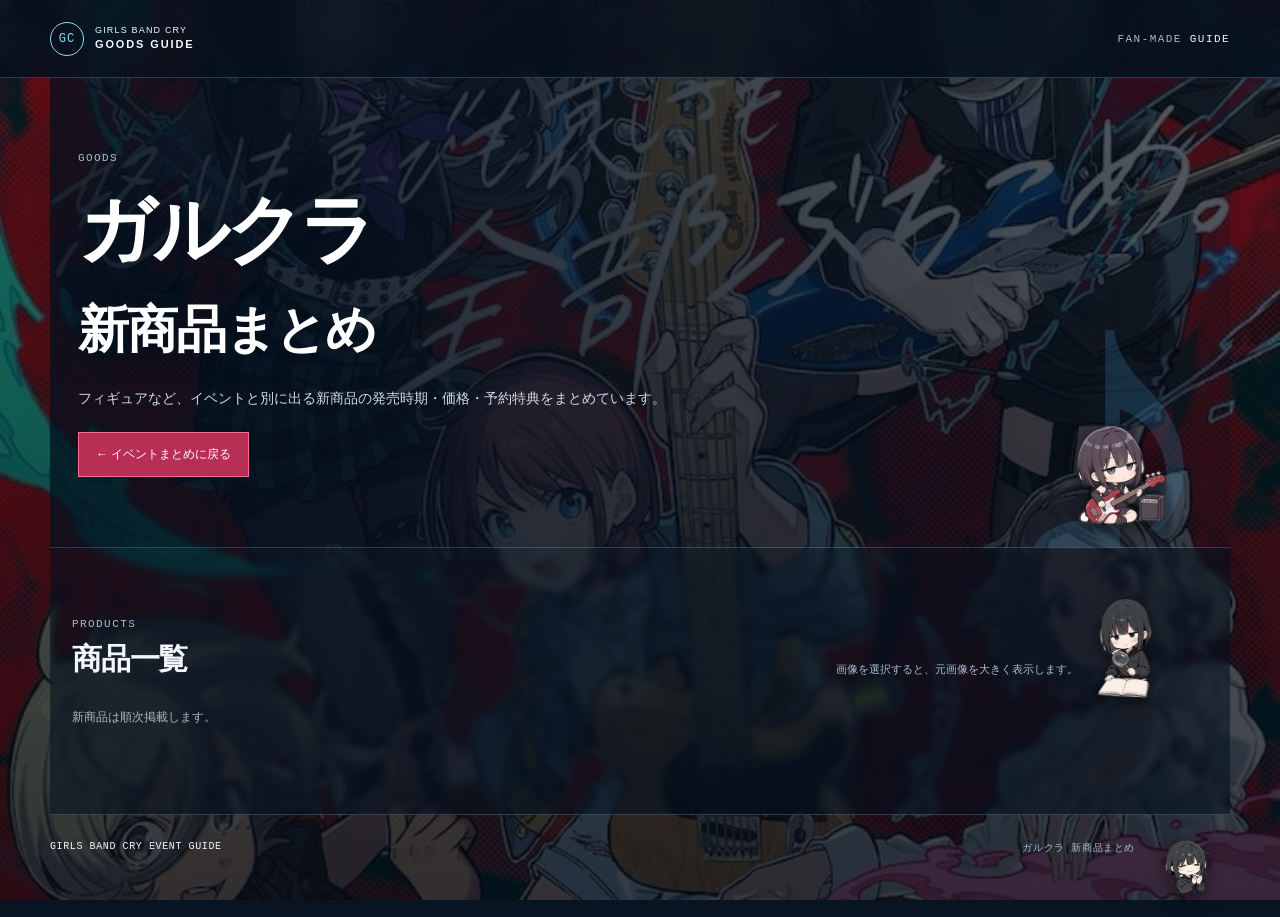
==== goods.html @ 4629ade3 "Add goods page (B plan) with preorder bonuses, unified deadline notice, and mail-order end date fiel" ====
<!doctype html>
<html lang="ja">
<head>
<meta charset="utf-8"><meta name="viewport" content="width=device-width, initial-scale=1"><meta name="theme-color" content="#f4f1e9">
<meta name="description" content="GIRLS BAND CRY関連の新商品（フィギュアなど）の発売時期、価格、予約特典をまとめたページです。">
<title>ガルクラ 新商品まとめ</title><link rel="stylesheet" href="styles.css?v=20261119-1"><script src="goods-data.js?v=20261119-1" defer></script><script src="goods.js?v=20261119-1" defer></script>
</head>
<body class="themed-page">
<header class="site-header" id="top"><div class="header-inner"><a class="brand" href="index.html" aria-label="イベントまとめへ戻る"><span class="brand-mark" aria-hidden="true">GC</span><span>GIRLS BAND CRY<br><strong>GOODS GUIDE</strong></span></a><p class="edition">FAN-MADE <span>GUIDE</span></p></div></header>
<main>
<section class="intro" aria-labelledby="page-title">
<img class="mascot-sticker intro-mascot" src="assets/decor/mascot-15.png" alt="" aria-hidden="true"><p class="eyebrow">GOODS</p><h1 id="page-title">ガルクラ<br><span>新商品まとめ</span></h1><p class="intro-copy">フィギュアなど、イベントと別に出る新商品の発売時期・価格・予約特典をまとめています。</p><a class="primary-link" href="index.html">← イベントまとめに戻る</a><span class="intro-graphic" aria-hidden="true">♪</span></section>
<section class="notice-section" id="deadline-notice" aria-labelledby="notice-title" hidden><div class="notice-card"><h2 id="notice-title">締切間近のお知らせ</h2><div id="notice-list"></div><p class="notice-note">予約締切まで14日以内のものを、近い順に表示しています。</p></div></section>
<section class="details-section" aria-labelledby="goods-title"><div class="section-heading details-heading"><div><p class="eyebrow">PRODUCTS</p><h2 id="goods-title">商品一覧</h2></div><p class="section-note">画像を選択すると、元画像を大きく表示します。</p><img class="mascot-sticker details-mascot" src="assets/decor/mascot-06.png" alt="" aria-hidden="true"></div><div id="goods-list" class="event-list"></div><p id="goods-empty" class="gallery-empty" hidden>新商品は順次掲載します。</p></section>
</main>
<footer><a href="index.html">GIRLS BAND CRY EVENT GUIDE</a><span>ガルクラ 新商品まとめ</span><img class="mascot-sticker footer-mascot" src="assets/decor/mascot-04.png" alt="" aria-hidden="true"></footer>
<dialog id="image-dialog" aria-label="画像の拡大表示"><button class="dialog-close" type="button" aria-label="閉じる">×</button><img alt=""></dialog>
</body></html>
---- styles.css ----
:root{--ink:#f2f6fb;--muted:#aab8c9;--green:#8dd9ff;--green-dark:#123d5c;--paper:#081421;--white:rgba(10,24,40,.91);--line:rgba(127,177,213,.27);--orange:#ff547b;--mono:'DM Mono',monospace;--sans:'Noto Sans JP',sans-serif}
*{box-sizing:border-box}html{scroll-behavior:smooth;scroll-padding-top:22px}body{margin:0;background:var(--paper);color:var(--ink);font-family:var(--sans);-webkit-font-smoothing:antialiased;position:relative;isolation:isolate}body::before{content:"";position:fixed;inset:0;z-index:-2;background:linear-gradient(180deg,rgba(3,10,19,.42),rgba(3,10,19,.72)),url("assets/decor/girls-band-cry-bg.jpg") center 35%/cover no-repeat;pointer-events:none}body::after{content:"";position:fixed;inset:0;z-index:-1;background:rgba(3,12,23,.24);pointer-events:none}a{color:inherit}.site-header{height:78px;border-bottom:1px solid var(--line)}.header-inner,main,footer{width:min(1180px,calc(100% - 64px));margin-inline:auto}.header-inner{height:100%;display:flex;align-items:center;justify-content:space-between}.brand{display:flex;align-items:center;gap:11px;text-decoration:none;font-size:9px;line-height:1.45;letter-spacing:.13em}.brand strong{font-size:11px;letter-spacing:.17em}.brand-mark{width:34px;height:34px;border:1.5px solid var(--ink);display:grid;place-items:center;font:500 12px var(--mono);border-radius:50%}.edition,.eyebrow,.count{font:11px var(--mono);letter-spacing:.13em}.edition{color:var(--muted)}.edition span{color:var(--ink)}.intro{position:relative;overflow:hidden;min-height:390px;padding:74px 0 70px;border-bottom:1px solid var(--line)}.eyebrow{color:var(--muted);margin:0 0 20px}.intro h1{position:relative;z-index:1;font-size:clamp(40px,6.5vw,76px);line-height:1.2;letter-spacing:-.055em;margin:0;font-weight:700}.intro h1 span{font-size:.67em;letter-spacing:-.04em}.intro-copy{position:relative;z-index:1;color:var(--muted);font-size:14px;margin:24px 0}.primary-link{position:relative;z-index:1;display:inline-flex;gap:22px;align-items:center;background:var(--green-dark);color:white;text-decoration:none;padding:13px 17px;font-size:12px;transition:background .2s}.primary-link:hover{background:#285d4c}.primary-link span{color:var(--green);font-size:16px}.intro-graphic{position:absolute;right:3%;bottom:-.33em;font:500 clamp(230px,38vw,480px)/1 var(--mono);letter-spacing:-.12em;color:rgba(183,239,107,.45);pointer-events:none}.list-section,.details-section{padding:70px 0 82px;border-bottom:1px solid var(--line)}.section-heading{display:flex;align-items:end;justify-content:space-between;margin-bottom:23px}.section-heading .eyebrow{margin-bottom:9px}.section-heading h2{font-size:30px;letter-spacing:-.04em;margin:0}.count{color:var(--muted)}.count i{font-style:normal;color:var(--orange)}.scroll-note{display:none;color:var(--muted);font-size:11px;margin:0 0 8px}.table-scroll{overflow:auto;border:1px solid var(--line);background:var(--white);scrollbar-color:#a8bbac #e9ece6;scrollbar-width:thin}table{border-collapse:collapse;width:100%;min-width:1120px;font-size:12px;line-height:1.7}th,td{padding:13px 12px;text-align:left;vertical-align:top;border-bottom:1px solid #e9ece6}th{white-space:nowrap;background:#e9eee5;color:#475850;font-size:10px;font-weight:600}td:first-child{font:12px var(--mono);color:var(--orange)}tr:last-child td{border-bottom:0}.table-event-link{font-weight:700;text-decoration-thickness:1px;text-underline-offset:3px}.table-event-link:hover{color:#46754f}.url-link{white-space:nowrap;color:#39734f;text-underline-offset:3px}.section-note{font-size:11px;color:var(--muted);margin:0 0 3px}.event-list{display:grid;gap:22px}.event-card{scroll-margin-top:20px;background:var(--white);border:1px solid var(--line)}.event-heading{display:flex;align-items:center;gap:17px;padding:20px 24px;border-bottom:1px solid var(--line)}.event-number{font:500 22px var(--mono);color:var(--orange)}.event-title-wrap{flex:1}.event-heading h3{font-size:19px;line-height:1.4;letter-spacing:-.035em;margin:0}.event-range{font:11px var(--mono);color:var(--muted);margin:5px 0 0}.back-top{font-size:11px;color:var(--muted);text-decoration:none}.back-top:hover{color:var(--ink)}.event-layout{display:grid;grid-template-columns:minmax(0,1.05fr) minmax(310px,.95fr)}.gallery{padding:23px 24px;border-right:1px solid var(--line)}.gallery-group+.gallery-group{margin-top:22px}.gallery-group h4{font-size:11px;letter-spacing:.06em;color:var(--muted);font-weight:600;margin:0 0 10px}.image-grid{display:grid;grid-template-columns:repeat(3,minmax(0,1fr));gap:8px}.featured-grid{grid-template-columns:1fr}.image-button{position:relative;display:block;width:100%;border:0;padding:0;background:#eef0eb;cursor:zoom-in;overflow:hidden;min-height:80px}.image-button:focus-visible{outline:3px solid #7da744;outline-offset:2px}.image-button img{display:block;width:100%;height:170px;object-fit:contain;transition:transform .25s}.featured-grid .image-button img{height:300px}.image-button:hover img{transform:scale(1.025)}.event-info{margin:0;padding:20px 24px;align-self:start}.info-row{display:grid;grid-template-columns:104px minmax(0,1fr);gap:12px;padding:10px 0;border-bottom:1px solid #e9ece6;font-size:12px;line-height:1.7}.info-row:last-child{border:0}.info-row dt{color:var(--muted);font-size:11px}.info-row dd{margin:0;overflow-wrap:anywhere}.info-row dd a{color:#39734f;text-underline-offset:3px}footer{display:flex;justify-content:space-between;padding:26px 0 34px;color:var(--muted);font:10px var(--mono);letter-spacing:.06em}footer a{text-decoration:none;color:var(--ink)}dialog{position:fixed;inset:0;margin:auto;max-width:min(96vw,1400px);max-height:94vh;width:max-content;height:max-content;padding:0;border:0;background:#101512;box-shadow:0 24px 100px #0008}dialog::backdrop{background:#0b100ee8}.dialog-close{position:absolute;right:10px;top:10px;width:42px;height:42px;border:1px solid #ffffff55;border-radius:50%;background:#172621cc;color:white;font-size:28px;cursor:pointer;z-index:1}.dialog-close:hover{background:#3a594b}dialog img{display:block;max-width:96vw;max-height:94vh;width:auto;height:auto;object-fit:contain}
@media(max-width:760px){.header-inner,main,footer{width:calc(100% - 36px)}.site-header{height:66px}.intro{min-height:340px;padding:58px 0 52px}.intro-graphic{right:-5%;bottom:-.15em;font-size:260px}.intro-copy{max-width:290px;font-size:12px;line-height:1.8}.list-section,.details-section{padding:52px 0 58px}.section-heading{align-items:end}.section-heading h2{font-size:25px}.scroll-note{display:flex;justify-content:space-between}.table-scroll{margin-right:-18px}.event-heading{padding:17px 16px;gap:12px}.event-heading h3{font-size:16px}.event-number{font-size:18px}.back-top{font-size:10px}.event-layout{grid-template-columns:1fr}.gallery{padding:16px;border-right:0;border-bottom:1px solid var(--line)}.featured-grid .image-button img{height:230px}.image-grid{grid-template-columns:repeat(2,minmax(0,1fr))}.image-button img{height:145px}.event-info{padding:10px 16px 17px}.info-row{grid-template-columns:88px minmax(0,1fr);font-size:11px;gap:8px}.section-note{max-width:150px;text-align:right;line-height:1.6}footer{font-size:8px}}
@media(max-width:380px){.header-inner,main,footer{width:calc(100% - 28px)}.intro h1{font-size:39px}.event-heading{gap:8px}.event-heading h3{font-size:14px}.back-top{font-size:9px}.info-row{grid-template-columns:78px 1fr}}


/* Girls Band Cry fixed-background theme + mascot decorations */
.site-header{background:rgba(5,16,29,.88);border-color:var(--line);backdrop-filter:blur(14px)}
.brand{color:#f4f8ff}.brand-mark{border-color:#8bdcff;color:#8bdcff}
.edition,.eyebrow,.count,.section-note,.scroll-note{color:#a8bed2}
.intro{border-color:var(--line);background:linear-gradient(90deg,rgba(5,17,31,.76),rgba(5,17,31,.2));padding-left:28px;padding-right:28px}
.intro h1{color:#fff;text-shadow:0 4px 28px #00101f}.intro-copy{color:#d0dbe8}.intro-graphic{color:rgba(75,171,225,.18)}
.primary-link{background:#b82f55;color:white;border:1px solid #ff6d91}.primary-link:hover{background:#d13d66}.primary-link span{color:white}
.list-section,.details-section{border-color:var(--line);background:rgba(5,17,31,.56);backdrop-filter:blur(3px);padding-inline:22px}
.table-scroll{background:rgba(5,18,32,.91);border-color:#31516d;border-radius:12px;box-shadow:0 14px 36px #0005}
table{color:#eaf3fb}th{background:#142b40;color:#bcd4e8}th,td{border-color:rgba(135,174,205,.2)}tr:last-child td{border-bottom:0}td:first-child{color:#ff668a}.table-event-link:hover{color:#80d6ff}.url-link,.info-row dd a{color:#79d2ff}
.event-card{background:rgba(8,24,41,.94);border:1px solid #31516d;border-radius:13px;overflow:hidden;box-shadow:0 12px 28px #0004}.event-heading{border-color:rgba(135,174,205,.2);background:linear-gradient(100deg,rgba(16,39,60,.95),rgba(8,23,39,.9))}.event-number{color:#ff6488}.event-range,.back-top{color:#a8bed2}.gallery{border-color:rgba(135,174,205,.2)}.gallery-group h4,.info-row dt{color:#9fb5c9}.image-button{background:#0d2032;border:1px solid rgba(115,166,204,.25);border-radius:8px}.info-row{border-color:rgba(135,174,205,.2)}
footer{color:#a8bed2;position:relative;min-height:100px;padding-right:95px}footer a{color:#eaf5ff}
.mascot-sticker{object-fit:contain;pointer-events:none;user-select:none;filter:drop-shadow(0 5px 8px rgba(0,0,0,.55))}.intro-mascot{position:absolute;width:104px;height:130px;right:5%;bottom:8px;z-index:2}.list-heading,.details-heading{position:relative;padding-right:130px}.heading-mascot{position:absolute;width:94px;height:112px;right:36px;bottom:-15px;z-index:2}.details-mascot{position:absolute;width:82px;height:100px;right:42px;bottom:-18px;z-index:2}.event-heading{position:relative;padding-right:128px}.card-mascot{width:78px;height:92px;object-fit:contain;align-self:center;margin-left:auto;margin-right:8px}.mascot-variant-2{transform:scaleX(-1) rotate(-4deg)}.mascot-variant-3{transform:rotate(4deg);filter:drop-shadow(0 0 8px rgba(255,88,133,.55))}.mascot-variant-4{transform:scaleX(-1) rotate(3deg)}.mascot-variant-5{transform:rotate(-5deg)}.mascot-variant-6{transform:scale(.92) rotate(5deg);opacity:.92}.footer-mascot{position:absolute;width:82px;height:100px;right:0;bottom:0}
@media(max-width:760px){.intro{padding-left:16px;padding-right:16px}.intro-mascot{width:72px;height:92px;right:0;bottom:4px;opacity:.9}.list-section,.details-section{padding-inline:12px}.list-heading,.details-heading{padding-right:88px}.heading-mascot{width:65px;height:78px;right:6px;bottom:-8px}.details-mascot{width:60px;height:74px;right:8px;bottom:-10px}.event-heading{padding-right:12px}.card-mascot{width:54px;height:66px;margin-right:0}.footer-mascot{width:60px;height:74px}footer{padding-right:68px}}
@media(max-width:420px){.card-mascot{width:43px;height:56px}.event-heading{gap:8px}.intro-mascot{width:60px;height:78px}}

.archive-section{padding:64px 0 82px;border-bottom:1px solid var(--line)}
.gallery-empty{color:var(--muted);font-size:12px;margin:6px 0}
@media(max-width:760px){.archive-section{padding:52px 0 58px}}

/* publish-prep polish 2026-11-14 */
.archive-section{background:rgba(5,17,31,.56);backdrop-filter:blur(3px);padding-inline:22px}
@media(max-width:760px){.archive-section{padding-inline:12px}.list-heading{flex-direction:column;align-items:flex-start;gap:6px}.list-heading .count{margin-left:2px}}
.notice-section{padding:36px 22px 0}
.notice-card{border:1px solid #ff6488;border-radius:13px;background:linear-gradient(100deg,rgba(58,20,32,.88),rgba(8,23,39,.94));padding:20px 22px;box-shadow:0 12px 28px #0004}
.notice-card h2{font-size:17px;margin:0;color:#ffb3c6;letter-spacing:-.02em}
.notice-row{display:block;text-decoration:none;background:rgba(8,24,41,.94);border:1px solid #31516d;border-radius:10px;padding:10px 12px;margin-top:8px}
.notice-row-main{display:flex;align-items:center;gap:8px}
.deadline-chip{font-size:10px;font-weight:700;border-radius:6px;padding:2px 7px;white-space:nowrap}
.chip-end{background:#31456e;color:#c9d6f2}
.chip-shop{background:#2c5e46;color:#b8ecd2}
.chip-reserve{background:#7a4a12;color:#ffd9a0}
.notice-name{font-size:13px;font-weight:600;flex:1;line-height:1.5}
.days-badge{background:#ff547b;color:#fff;border-radius:999px;padding:2px 9px;font-size:11px;font-weight:700;white-space:nowrap}
.days-badge.soon{background:#e8930c}
.notice-date{color:var(--muted);font-size:11px;margin-top:4px}
.notice-note{color:var(--muted);font-size:10px;margin:10px 0 0}
.goods-banner{display:block;margin:26px 22px 0;text-decoration:none;border:1px solid #ff6d91;border-radius:12px;padding:16px 20px;background:linear-gradient(90deg,rgba(42,21,48,.92),rgba(8,24,41,.94));box-shadow:0 12px 28px #0004}
.goods-banner-title{display:block;font-size:16px;font-weight:700;color:var(--ink)}
.goods-banner-title span{color:#ff8fab}
.goods-banner-sub{display:block;color:var(--muted);font-size:11px;margin-top:4px}
.bonus-item{margin:0}
.bonus-item figcaption{font-size:11px;color:var(--muted);margin-top:5px;line-height:1.5}
.goods-actions{margin:14px 0 4px}
@media(max-width:760px){.notice-section{padding-top:26px}}
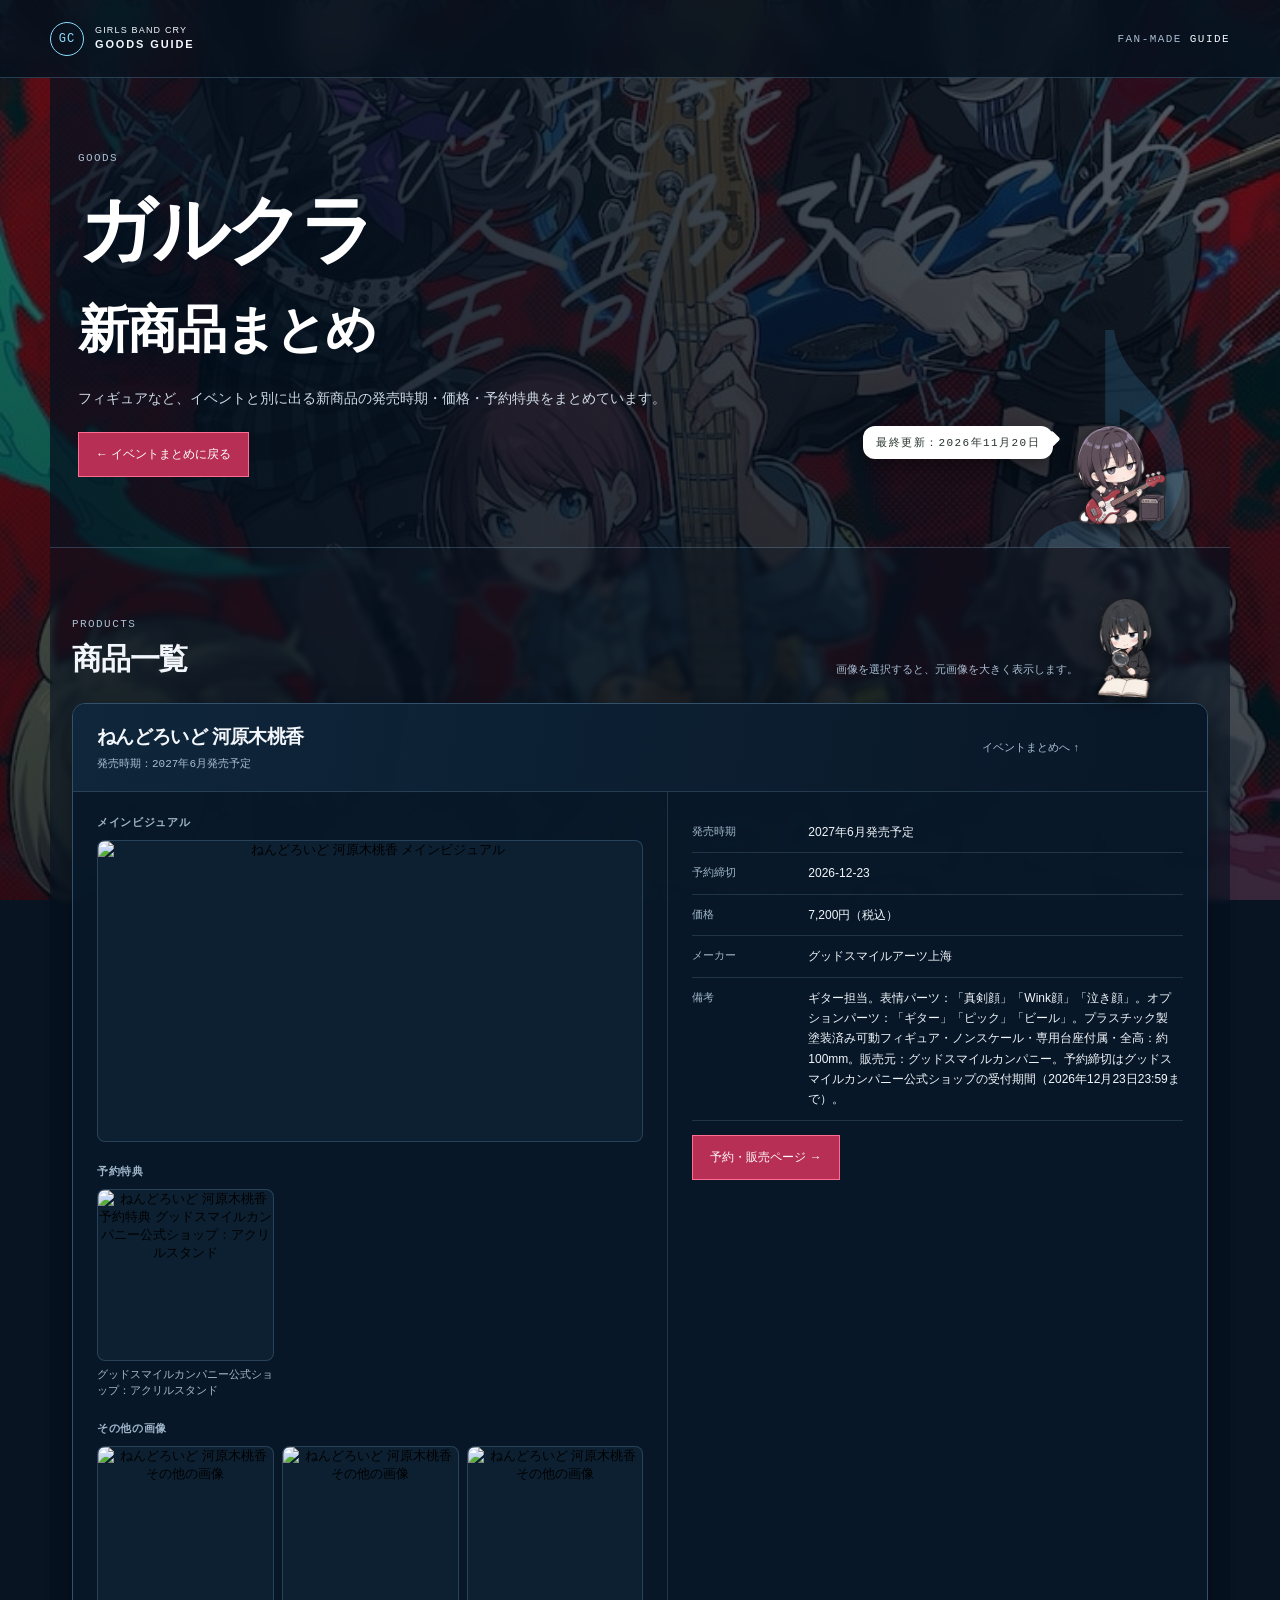
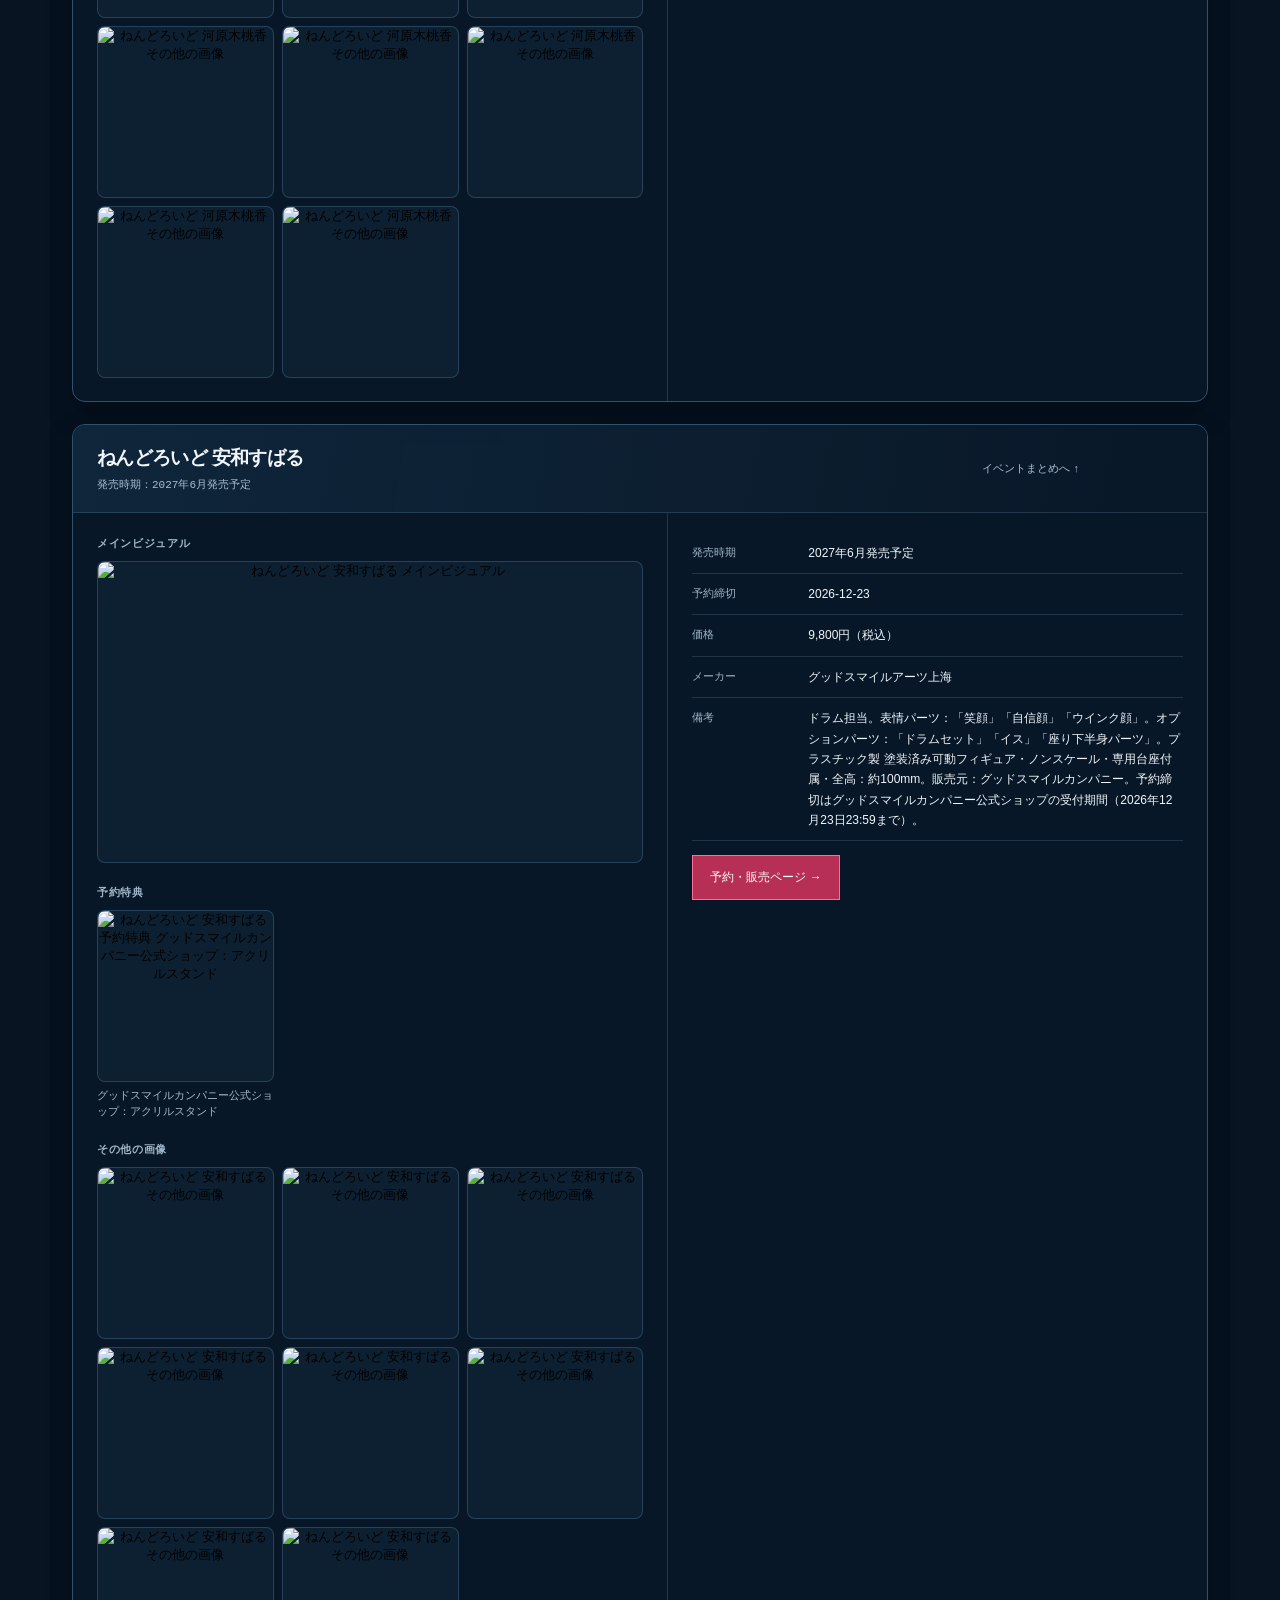
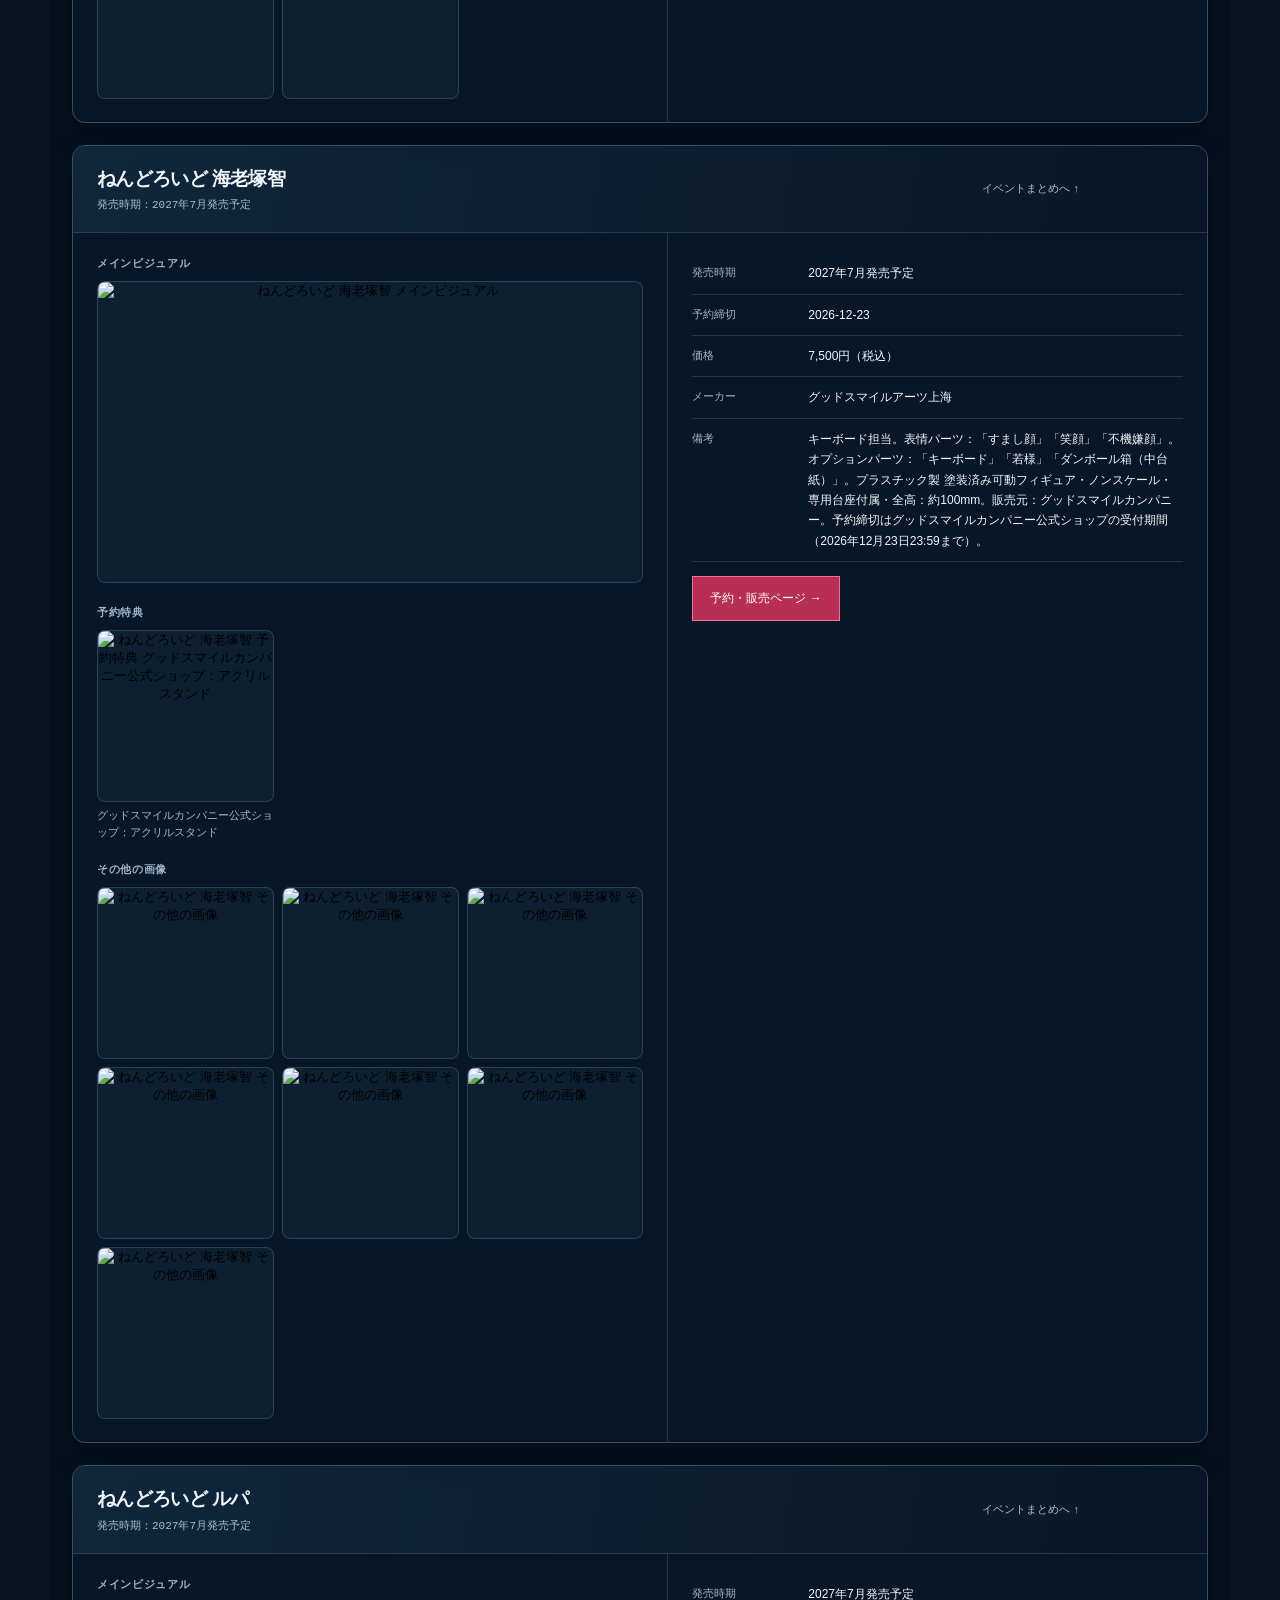
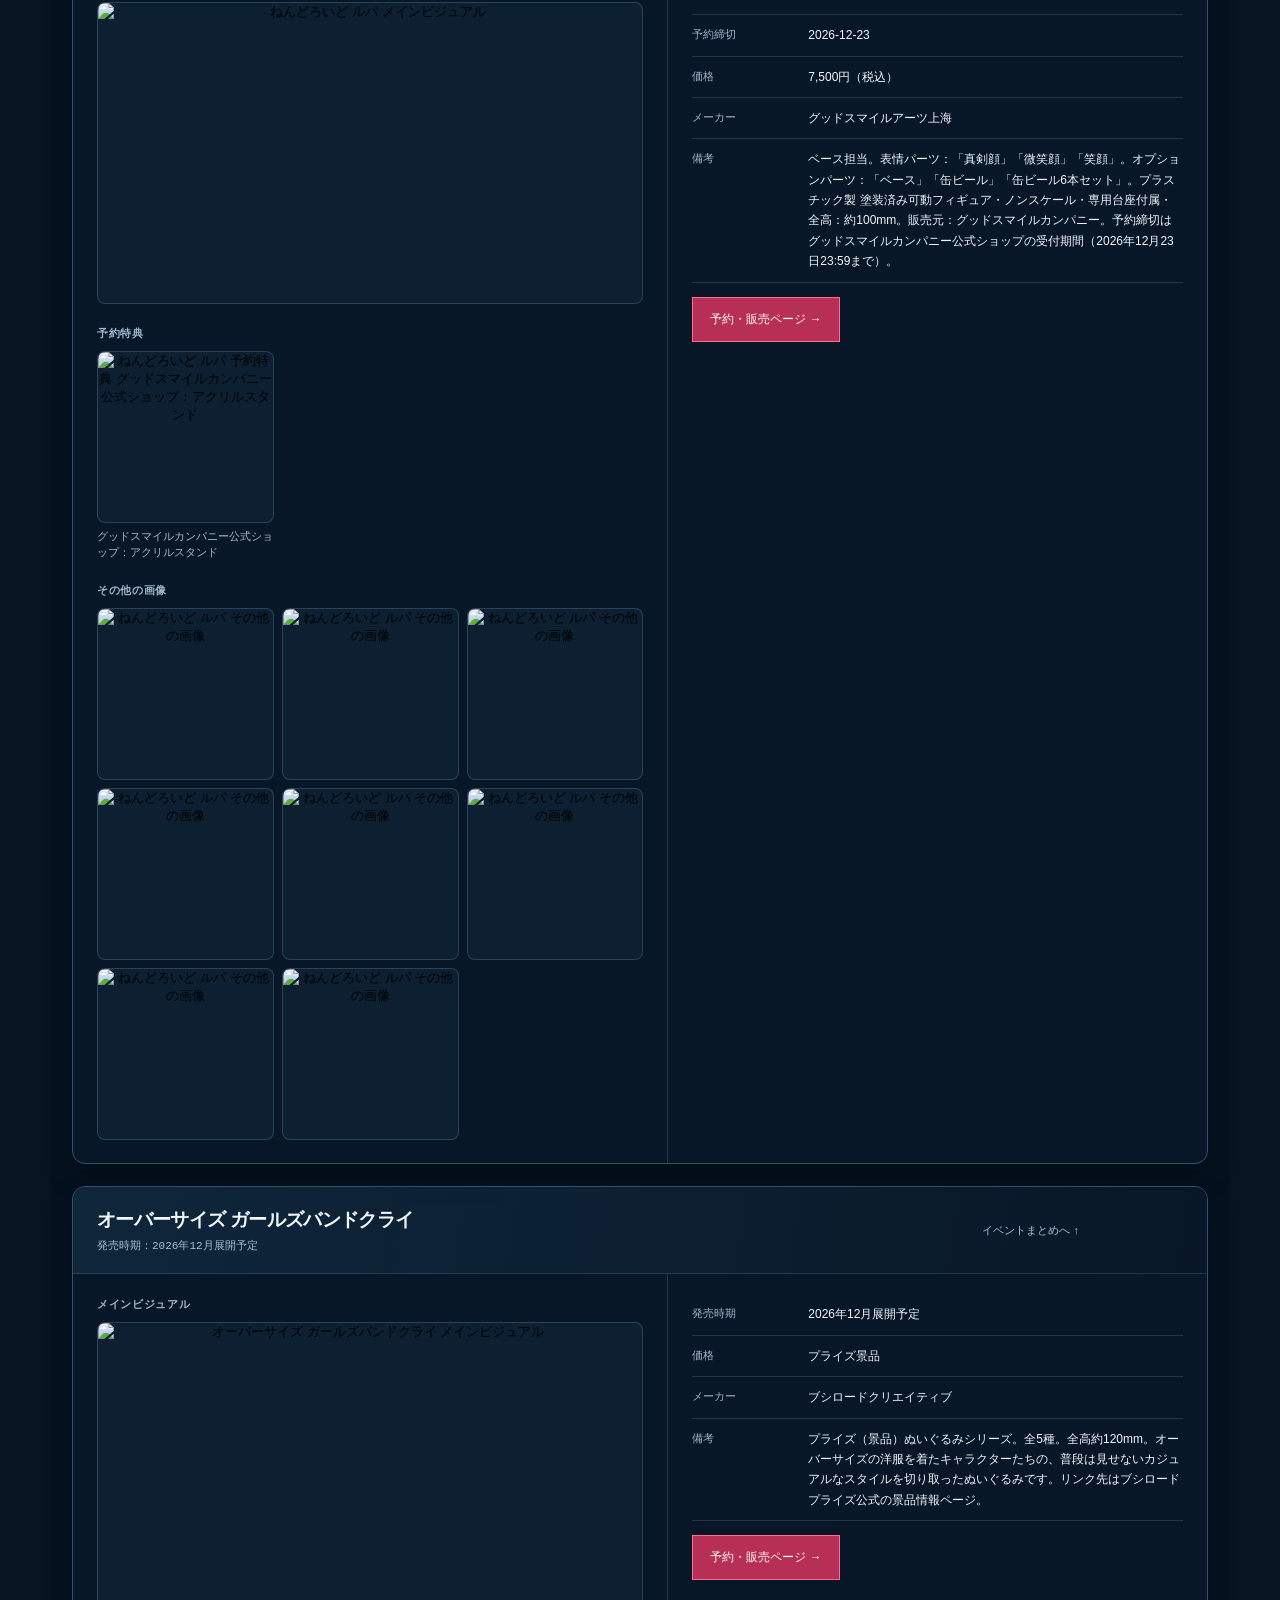
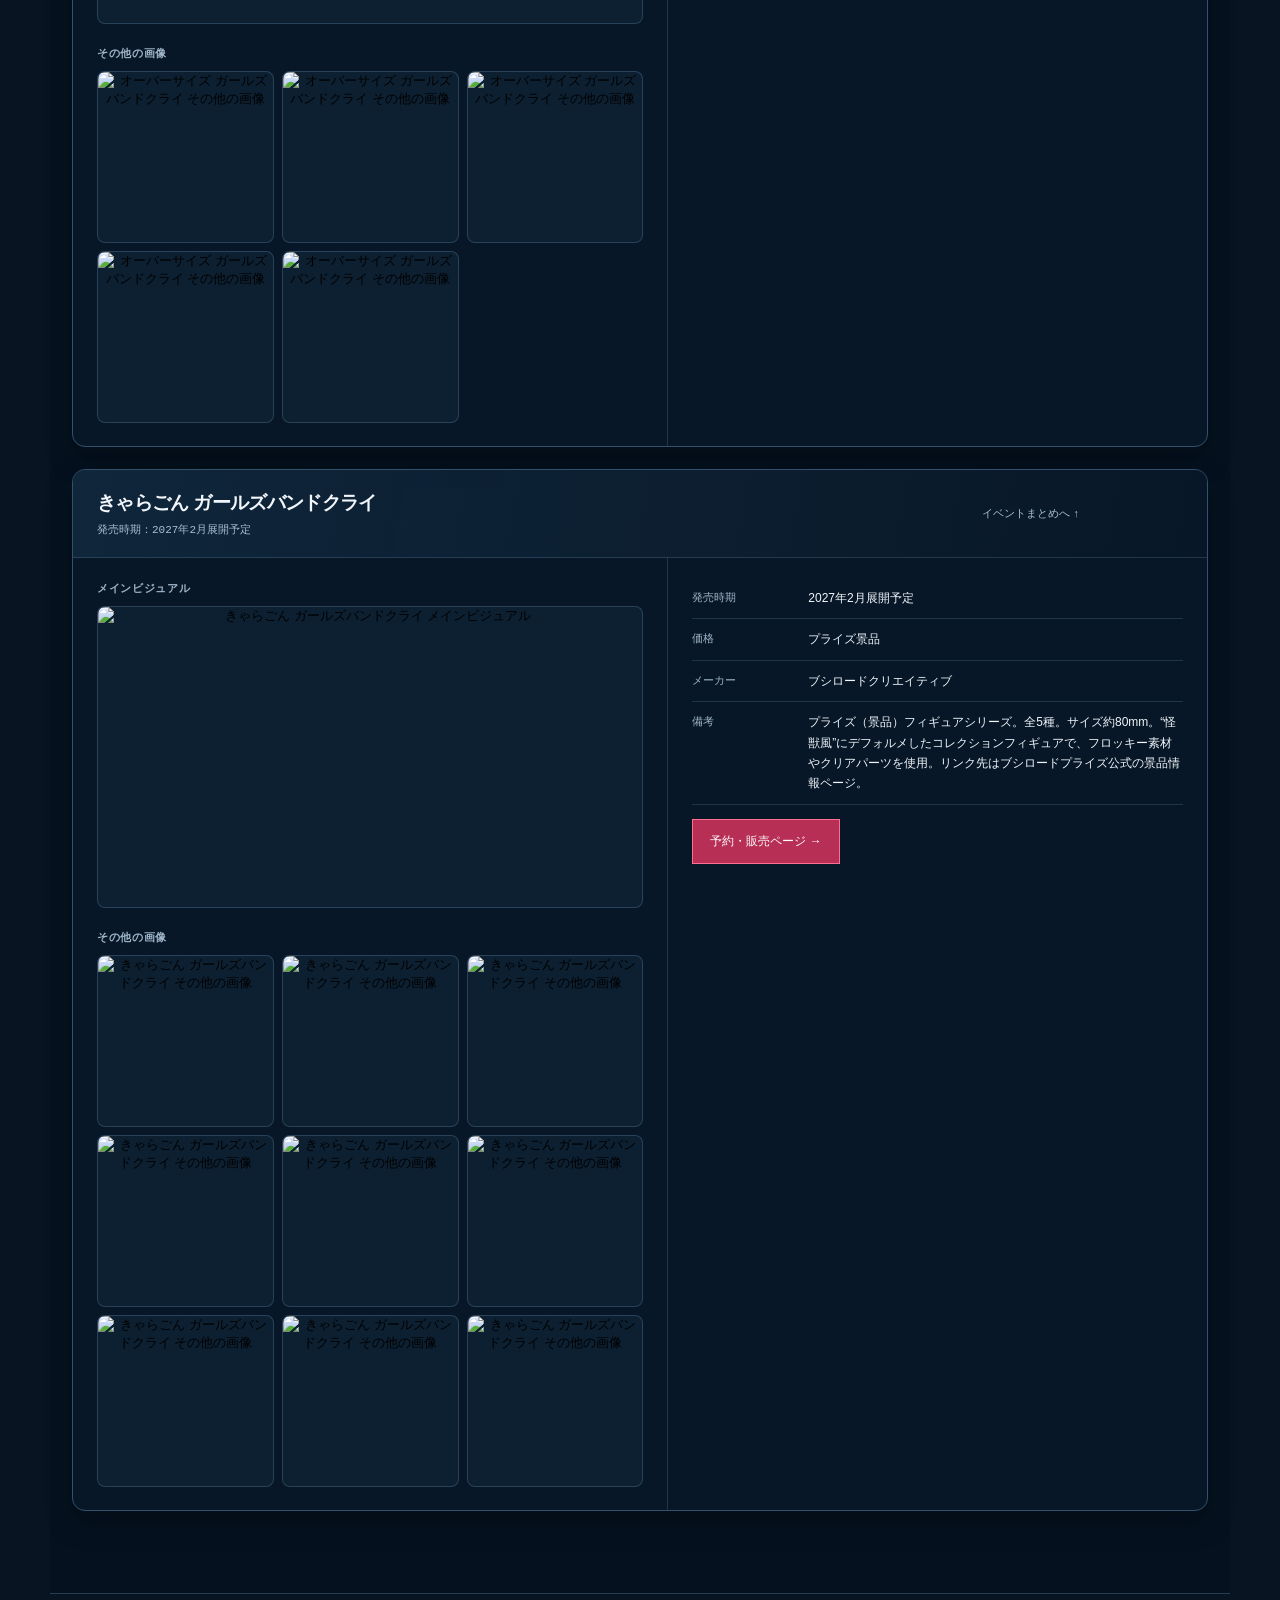
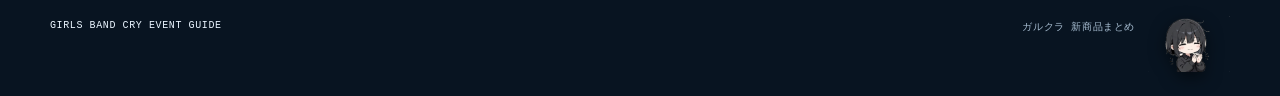
==== commit adc977df: "新商品6点を追加、最終更新日の吹き出し表示を追加" ====
--- a/goods.html
+++ b/goods.html
@@ -3,13 +3,13 @@
 <head>
 <meta charset="utf-8"><meta name="viewport" content="width=device-width, initial-scale=1"><meta name="theme-color" content="#f4f1e9">
 <meta name="description" content="GIRLS BAND CRY関連の新商品（フィギュアなど）の発売時期、価格、予約特典をまとめたページです。">
-<title>ガルクラ 新商品まとめ</title><link rel="stylesheet" href="styles.css?v=20261119-1"><script src="goods-data.js?v=20261119-1" defer></script><script src="goods.js?v=20261119-1" defer></script>
+<title>ガルクラ 新商品まとめ</title><link rel="stylesheet" href="styles.css?v=20261120-1"><script src="goods-data.js?v=20261120-1" defer></script><script src="goods.js?v=20261120-1" defer></script>
 </head>
 <body class="themed-page">
 <header class="site-header" id="top"><div class="header-inner"><a class="brand" href="index.html" aria-label="イベントまとめへ戻る"><span class="brand-mark" aria-hidden="true">GC</span><span>GIRLS BAND CRY<br><strong>GOODS GUIDE</strong></span></a><p class="edition">FAN-MADE <span>GUIDE</span></p></div></header>
 <main>
 <section class="intro" aria-labelledby="page-title">
-<img class="mascot-sticker intro-mascot" src="assets/decor/mascot-15.png" alt="" aria-hidden="true"><p class="eyebrow">GOODS</p><h1 id="page-title">ガルクラ<br><span>新商品まとめ</span></h1><p class="intro-copy">フィギュアなど、イベントと別に出る新商品の発売時期・価格・予約特典をまとめています。</p><a class="primary-link" href="index.html">← イベントまとめに戻る</a><span class="intro-graphic" aria-hidden="true">♪</span></section>
+<img class="mascot-sticker intro-mascot" src="assets/decor/mascot-15.png" alt="" aria-hidden="true"><p class="eyebrow">GOODS</p><h1 id="page-title">ガルクラ<br><span>新商品まとめ</span></h1><p class="intro-copy">フィギュアなど、イベントと別に出る新商品の発売時期・価格・予約特典をまとめています。</p><p class="update-date">最終更新：2026年11月20日</p><a class="primary-link" href="index.html">← イベントまとめに戻る</a><span class="intro-graphic" aria-hidden="true">♪</span></section>
 <section class="notice-section" id="deadline-notice" aria-labelledby="notice-title" hidden><div class="notice-card"><h2 id="notice-title">締切間近のお知らせ</h2><div id="notice-list"></div><p class="notice-note">予約締切まで14日以内のものを、近い順に表示しています。</p></div></section>
 <section class="details-section" aria-labelledby="goods-title"><div class="section-heading details-heading"><div><p class="eyebrow">PRODUCTS</p><h2 id="goods-title">商品一覧</h2></div><p class="section-note">画像を選択すると、元画像を大きく表示します。</p><img class="mascot-sticker details-mascot" src="assets/decor/mascot-06.png" alt="" aria-hidden="true"></div><div id="goods-list" class="event-list"></div><p id="goods-empty" class="gallery-empty" hidden>新商品は順次掲載します。</p></section>
 </main>
--- a/styles.css
+++ b/styles.css
@@ -49,3 +49,7 @@
 .bonus-item figcaption{font-size:11px;color:var(--muted);margin-top:5px;line-height:1.5}
 .goods-actions{margin:14px 0 4px}
 @media(max-width:760px){.notice-section{padding-top:26px}}
+.update-date{position:relative;z-index:1;font:11px var(--mono);letter-spacing:.13em;color:#d0dbe8;margin:-10px 0 18px}
+.update-date{position:absolute;right:calc(5% + 118px);bottom:88px;z-index:3;margin:0;background:#fff;color:#26332b;padding:9px 13px;border-radius:12px;box-shadow:0 6px 18px rgba(0,0,0,.35)}
+.update-date::after{content:"";position:absolute;right:-5px;bottom:14px;width:12px;height:12px;background:#fff;transform:rotate(45deg);border-radius:2px}
+@media(max-width:760px){.update-date{right:84px;bottom:62px;font-size:10px;padding:7px 10px}.update-date::after{bottom:10px}}
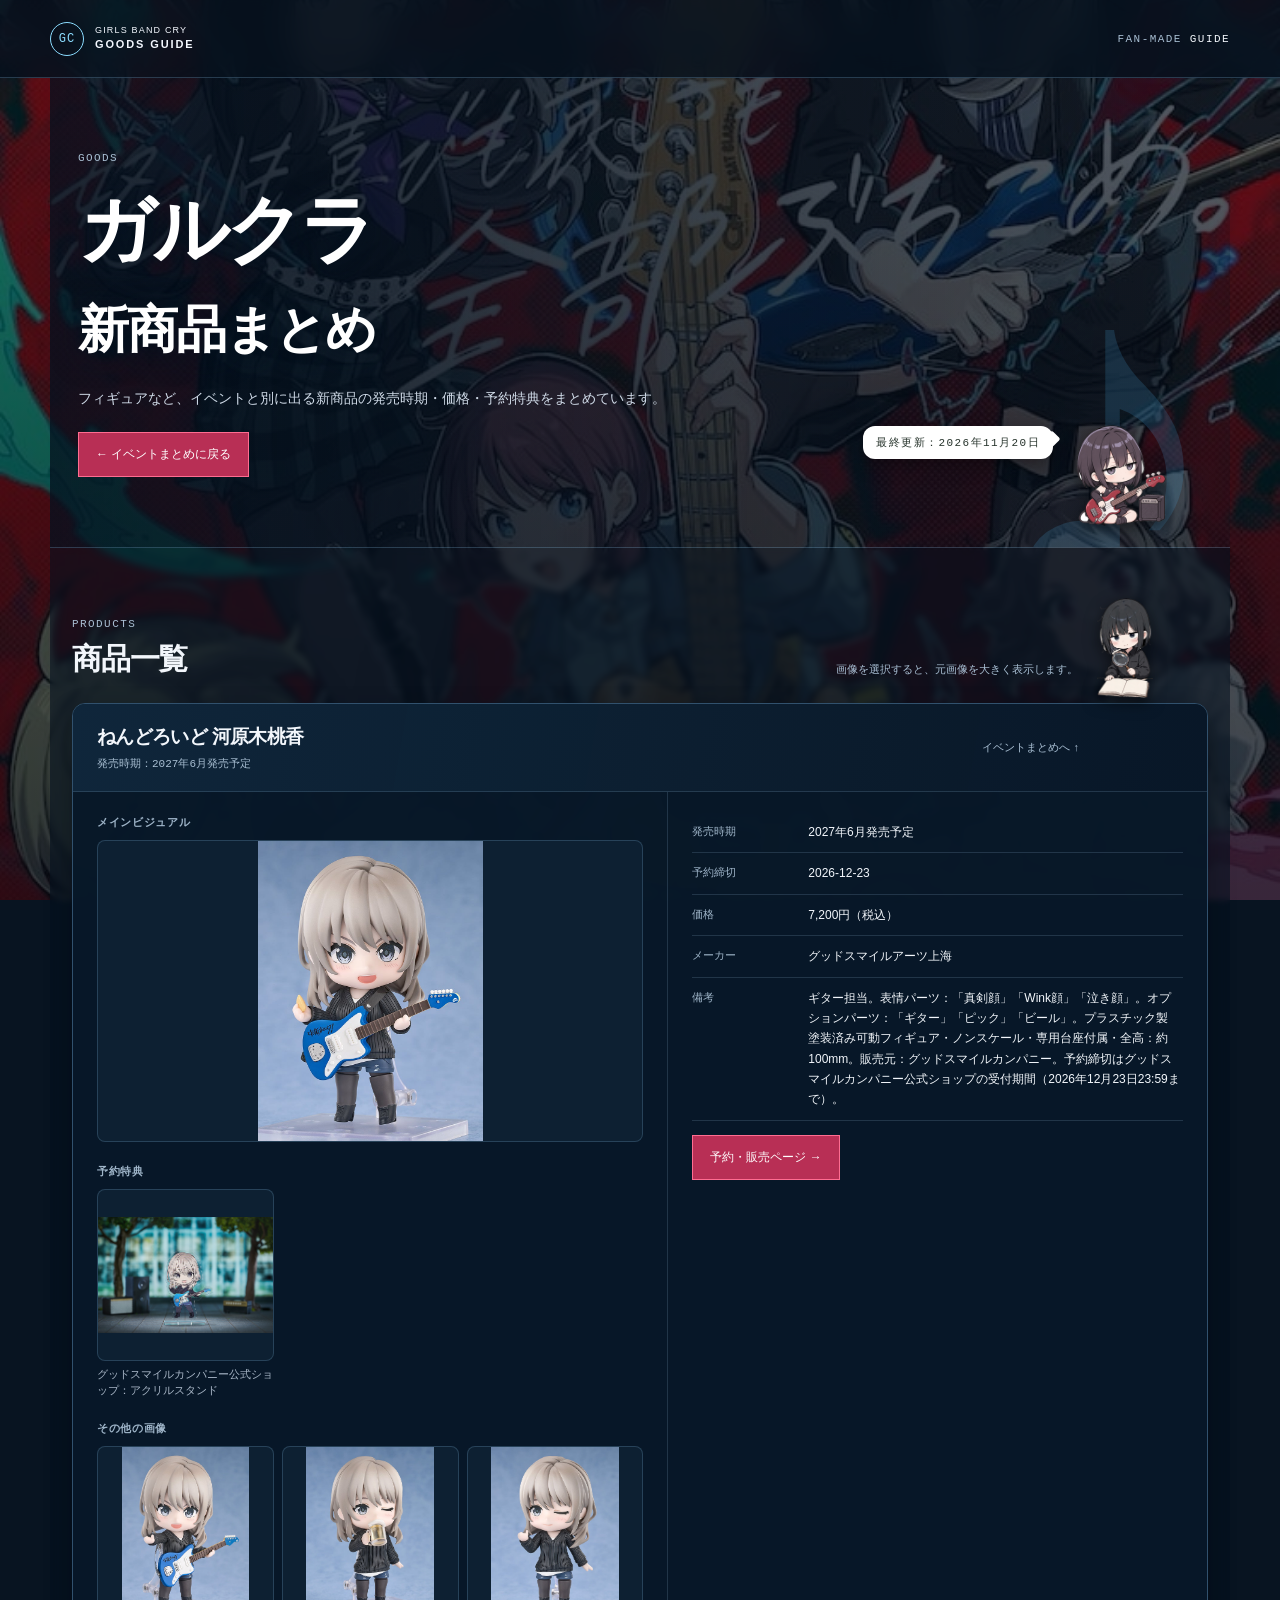
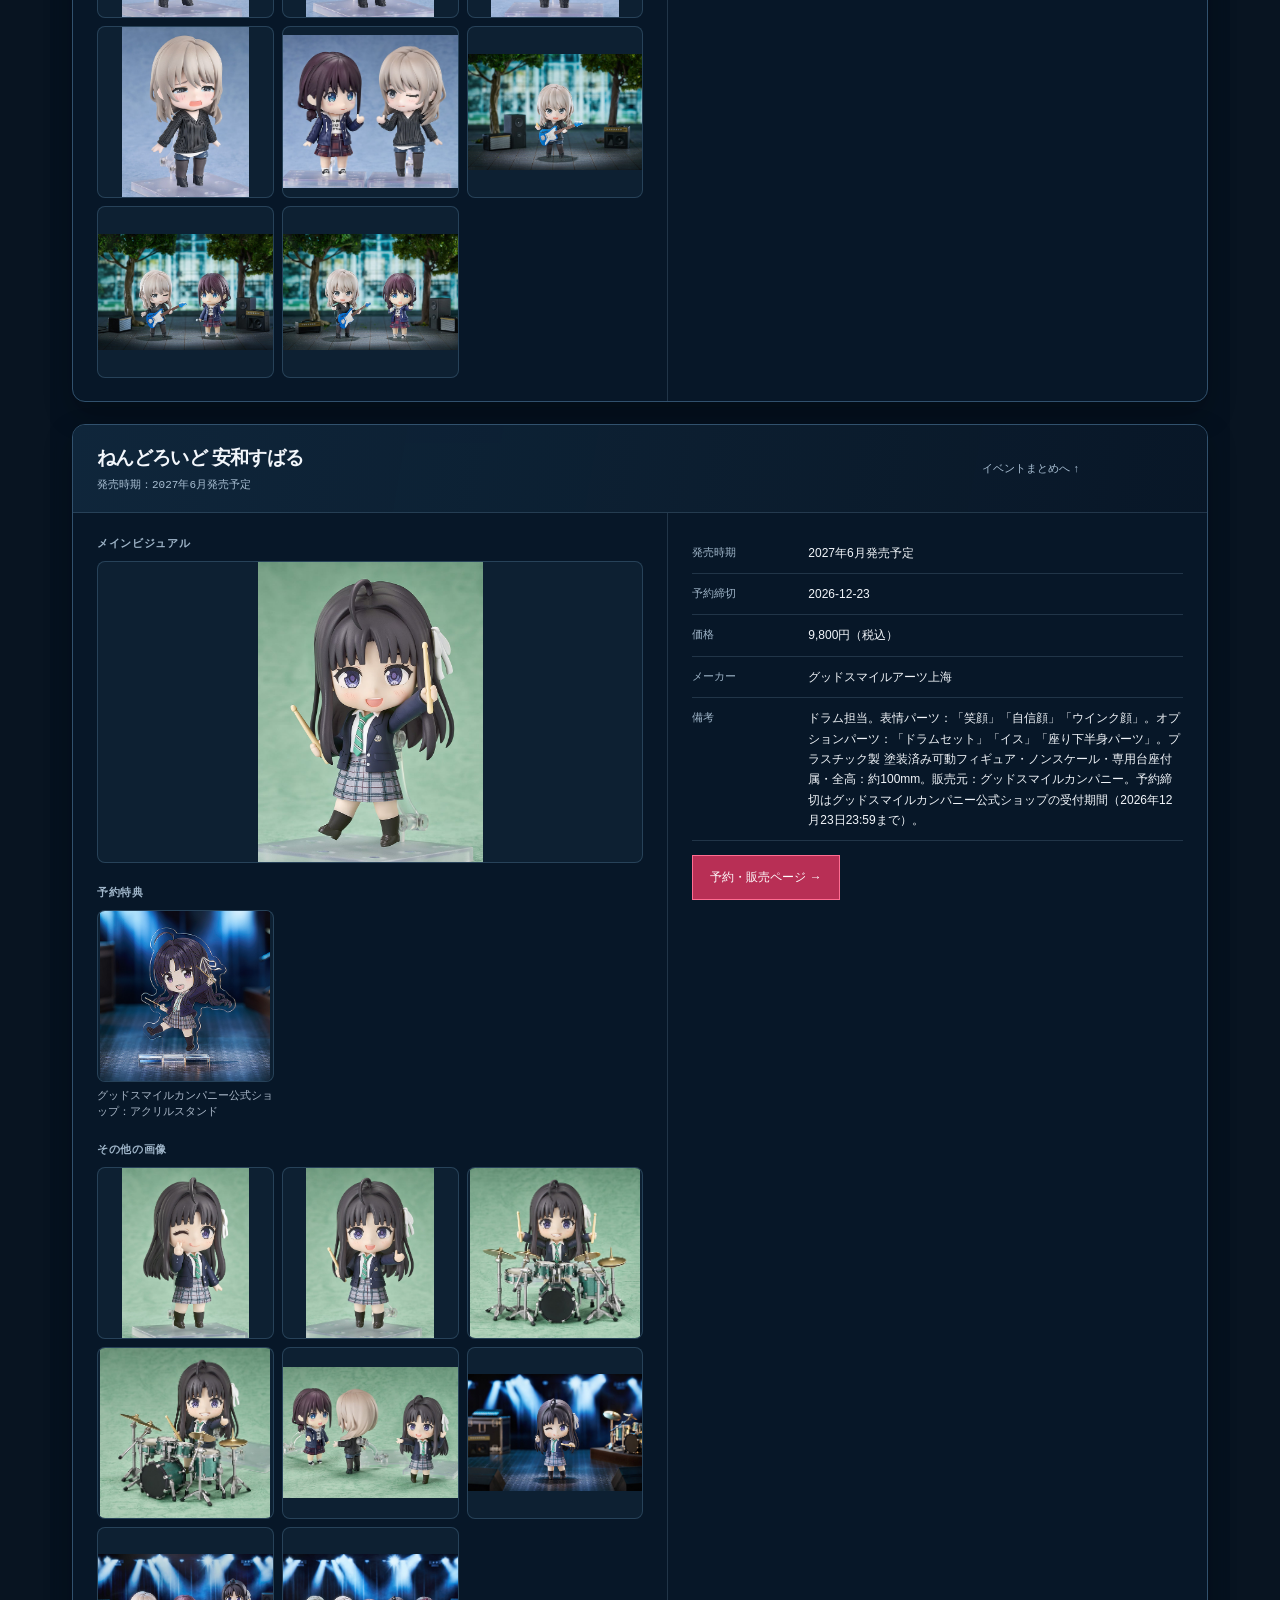
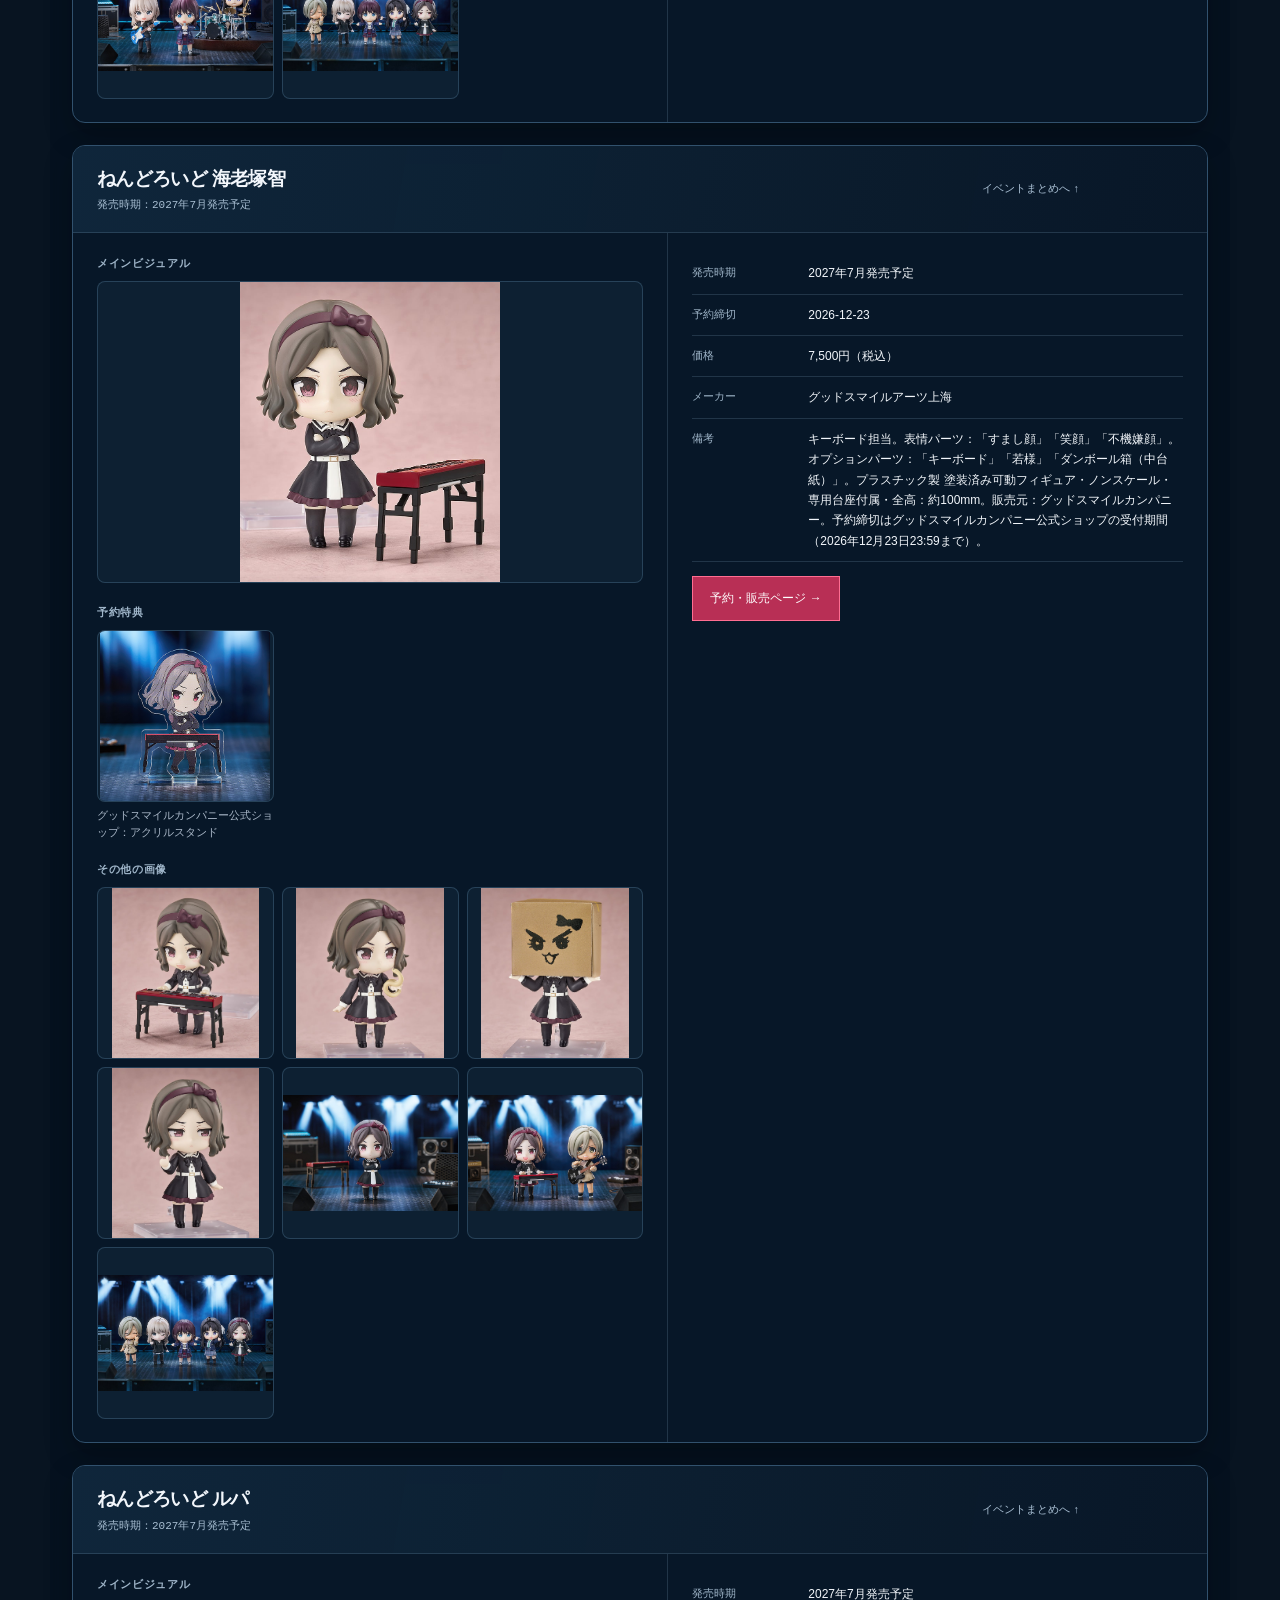
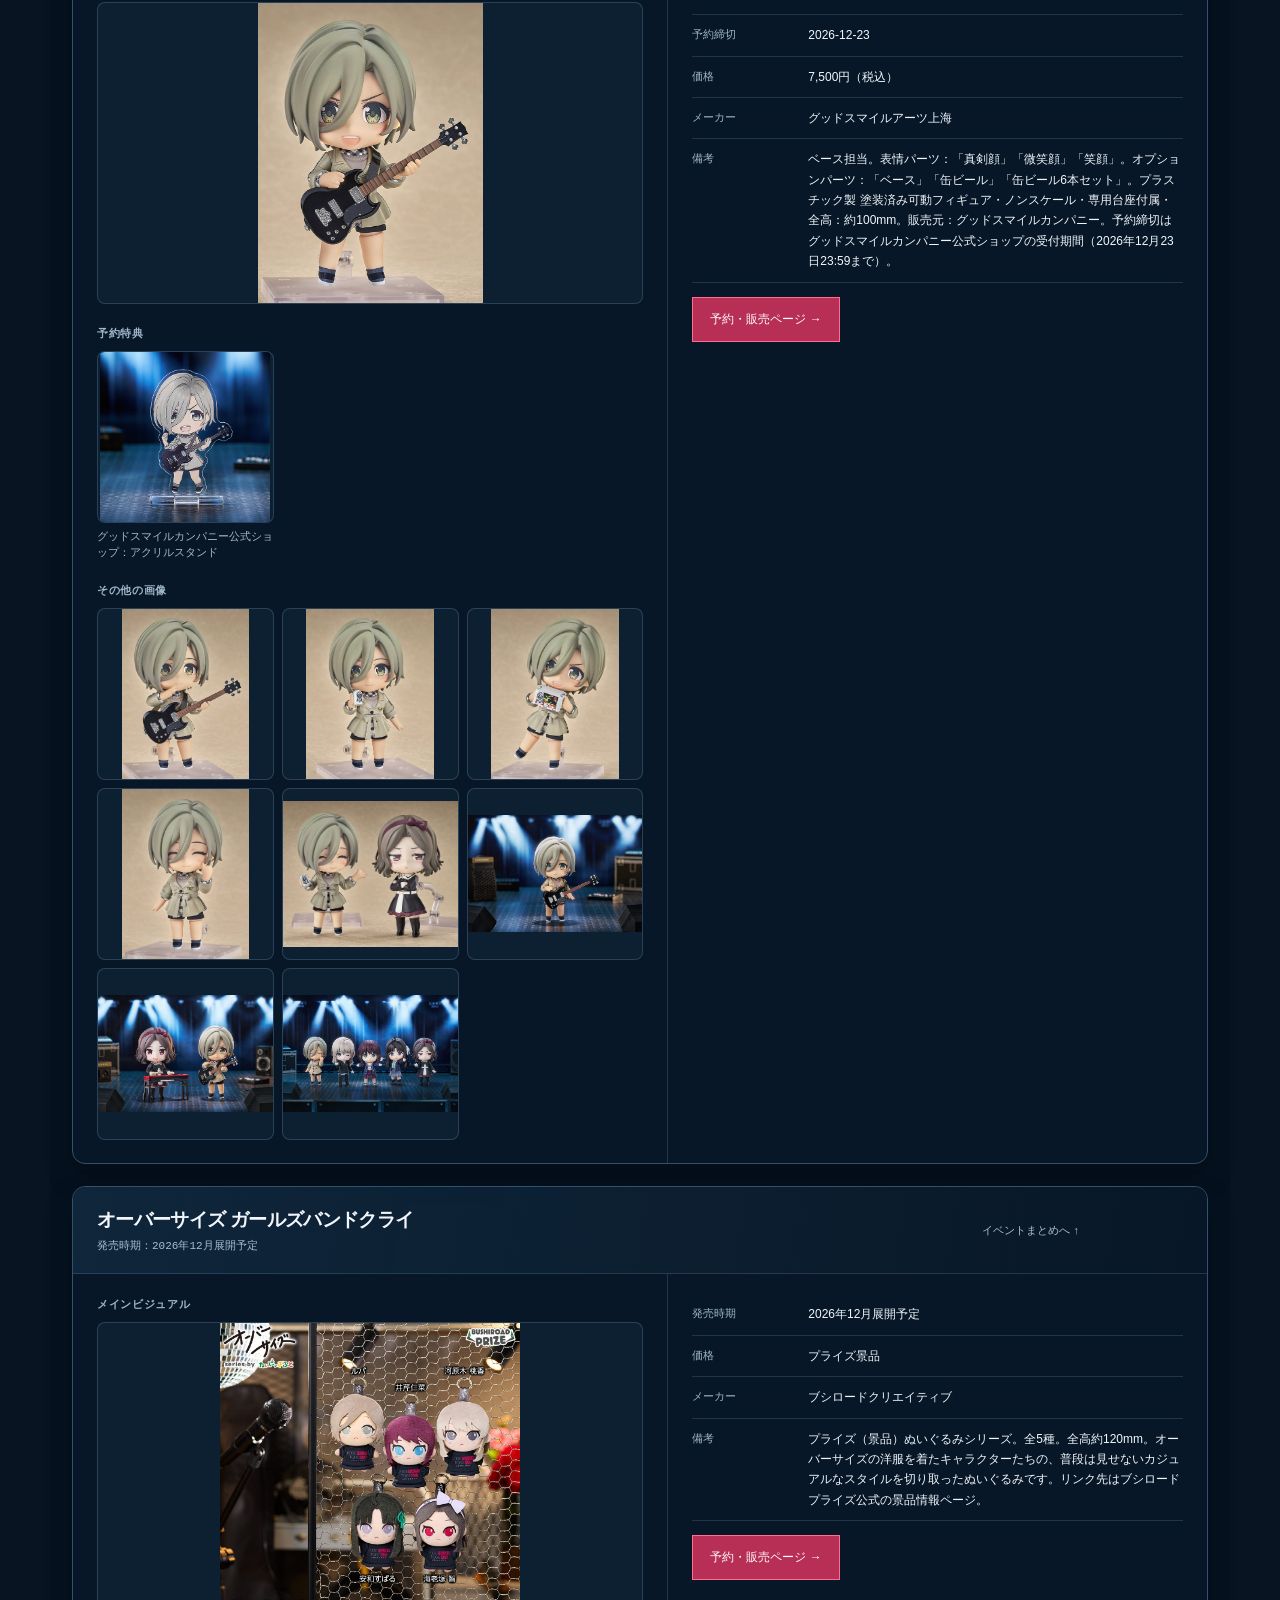
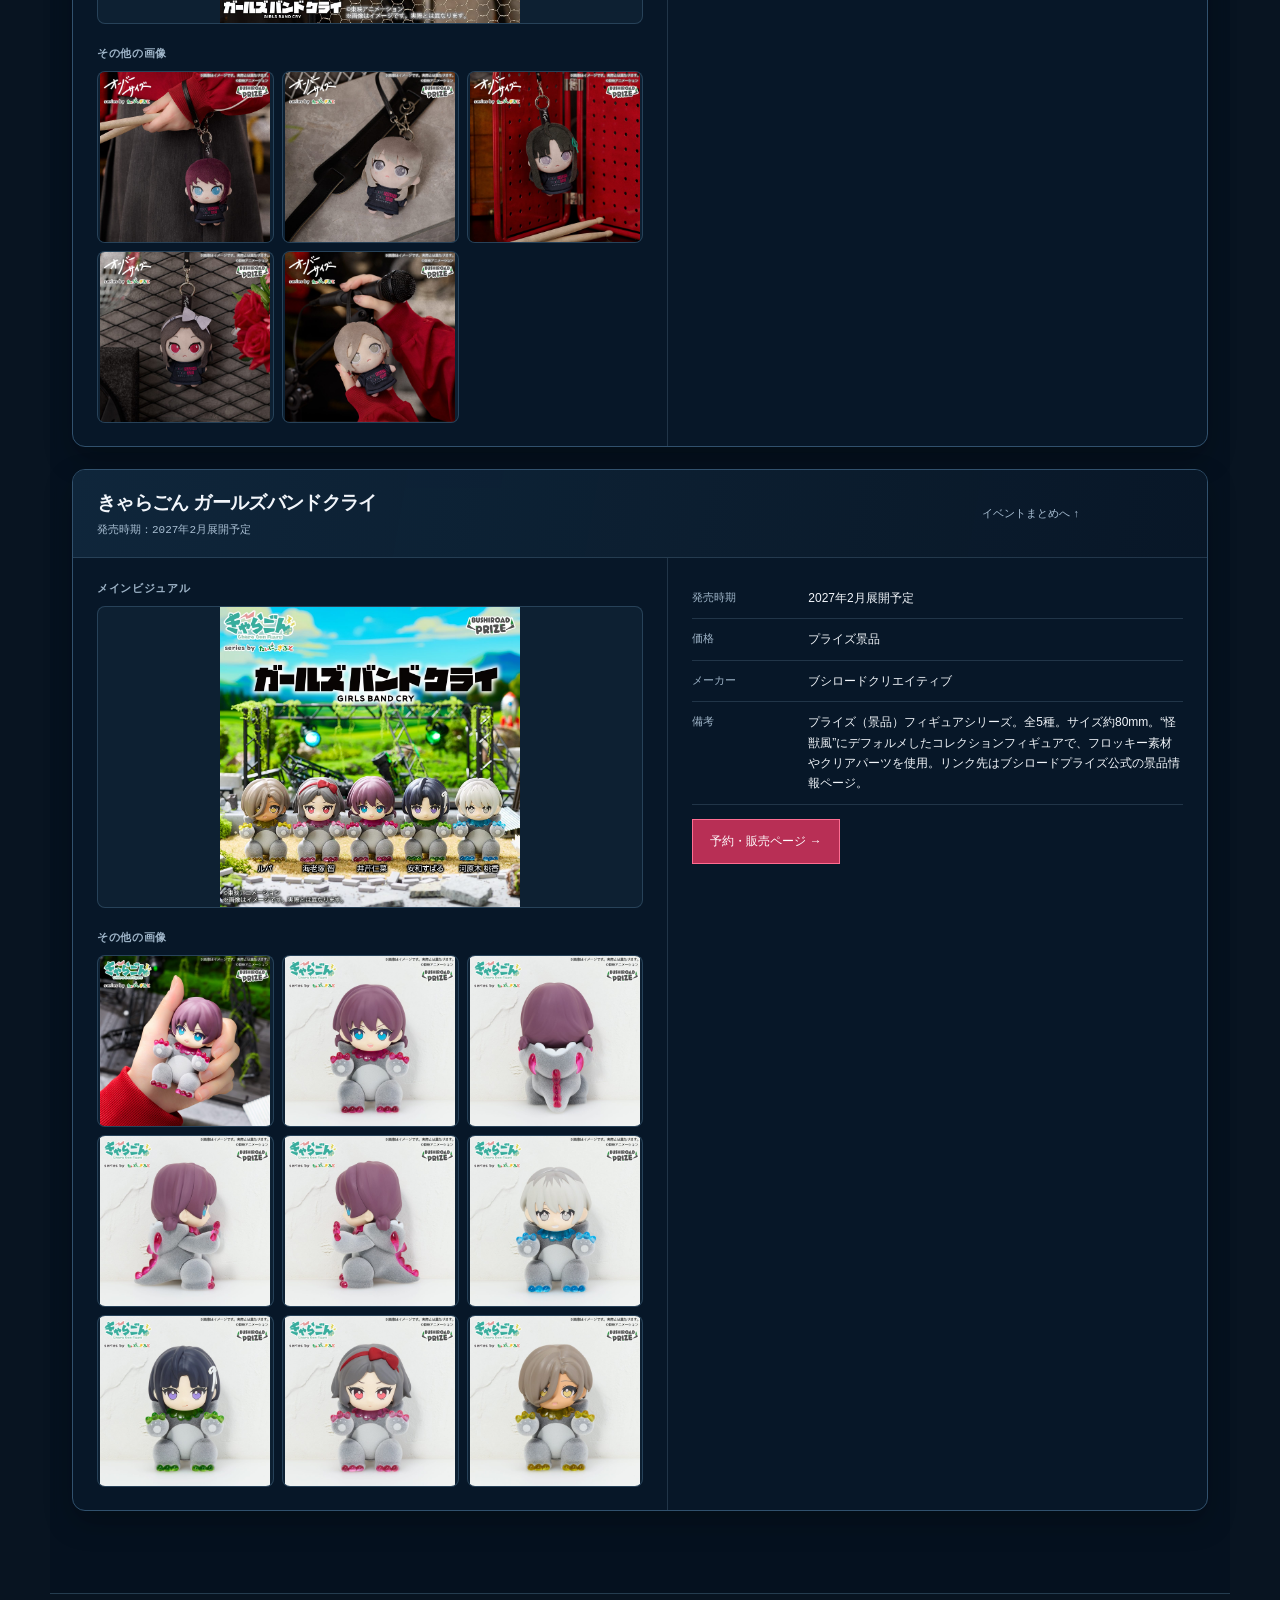
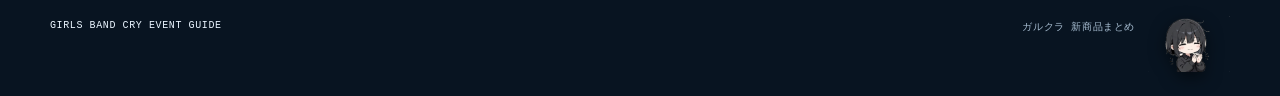
==== commit cfd76e6d: "最終更新日の吹き出しがボタンに被らないよう位置を修正" ====
--- a/goods.html
+++ b/goods.html
@@ -3,7 +3,7 @@
 <head>
 <meta charset="utf-8"><meta name="viewport" content="width=device-width, initial-scale=1"><meta name="theme-color" content="#f4f1e9">
 <meta name="description" content="GIRLS BAND CRY関連の新商品（フィギュアなど）の発売時期、価格、予約特典をまとめたページです。">
-<title>ガルクラ 新商品まとめ</title><link rel="stylesheet" href="styles.css?v=20261120-1"><script src="goods-data.js?v=20261120-1" defer></script><script src="goods.js?v=20261120-1" defer></script>
+<title>ガルクラ 新商品まとめ</title><link rel="stylesheet" href="styles.css?v=20261120-2"><script src="goods-data.js?v=20261120-2" defer></script><script src="goods.js?v=20261120-2" defer></script>
 </head>
 <body class="themed-page">
 <header class="site-header" id="top"><div class="header-inner"><a class="brand" href="index.html" aria-label="イベントまとめへ戻る"><span class="brand-mark" aria-hidden="true">GC</span><span>GIRLS BAND CRY<br><strong>GOODS GUIDE</strong></span></a><p class="edition">FAN-MADE <span>GUIDE</span></p></div></header>
--- a/styles.css
+++ b/styles.css
@@ -53,3 +53,4 @@
 .update-date{position:absolute;right:calc(5% + 118px);bottom:88px;z-index:3;margin:0;background:#fff;color:#26332b;padding:9px 13px;border-radius:12px;box-shadow:0 6px 18px rgba(0,0,0,.35)}
 .update-date::after{content:"";position:absolute;right:-5px;bottom:14px;width:12px;height:12px;background:#fff;transform:rotate(45deg);border-radius:2px}
 @media(max-width:760px){.update-date{right:84px;bottom:62px;font-size:10px;padding:7px 10px}.update-date::after{bottom:10px}}
+@media(max-width:760px){.update-date{right:12px;bottom:114px}.update-date::after{right:26px;bottom:-5px}}
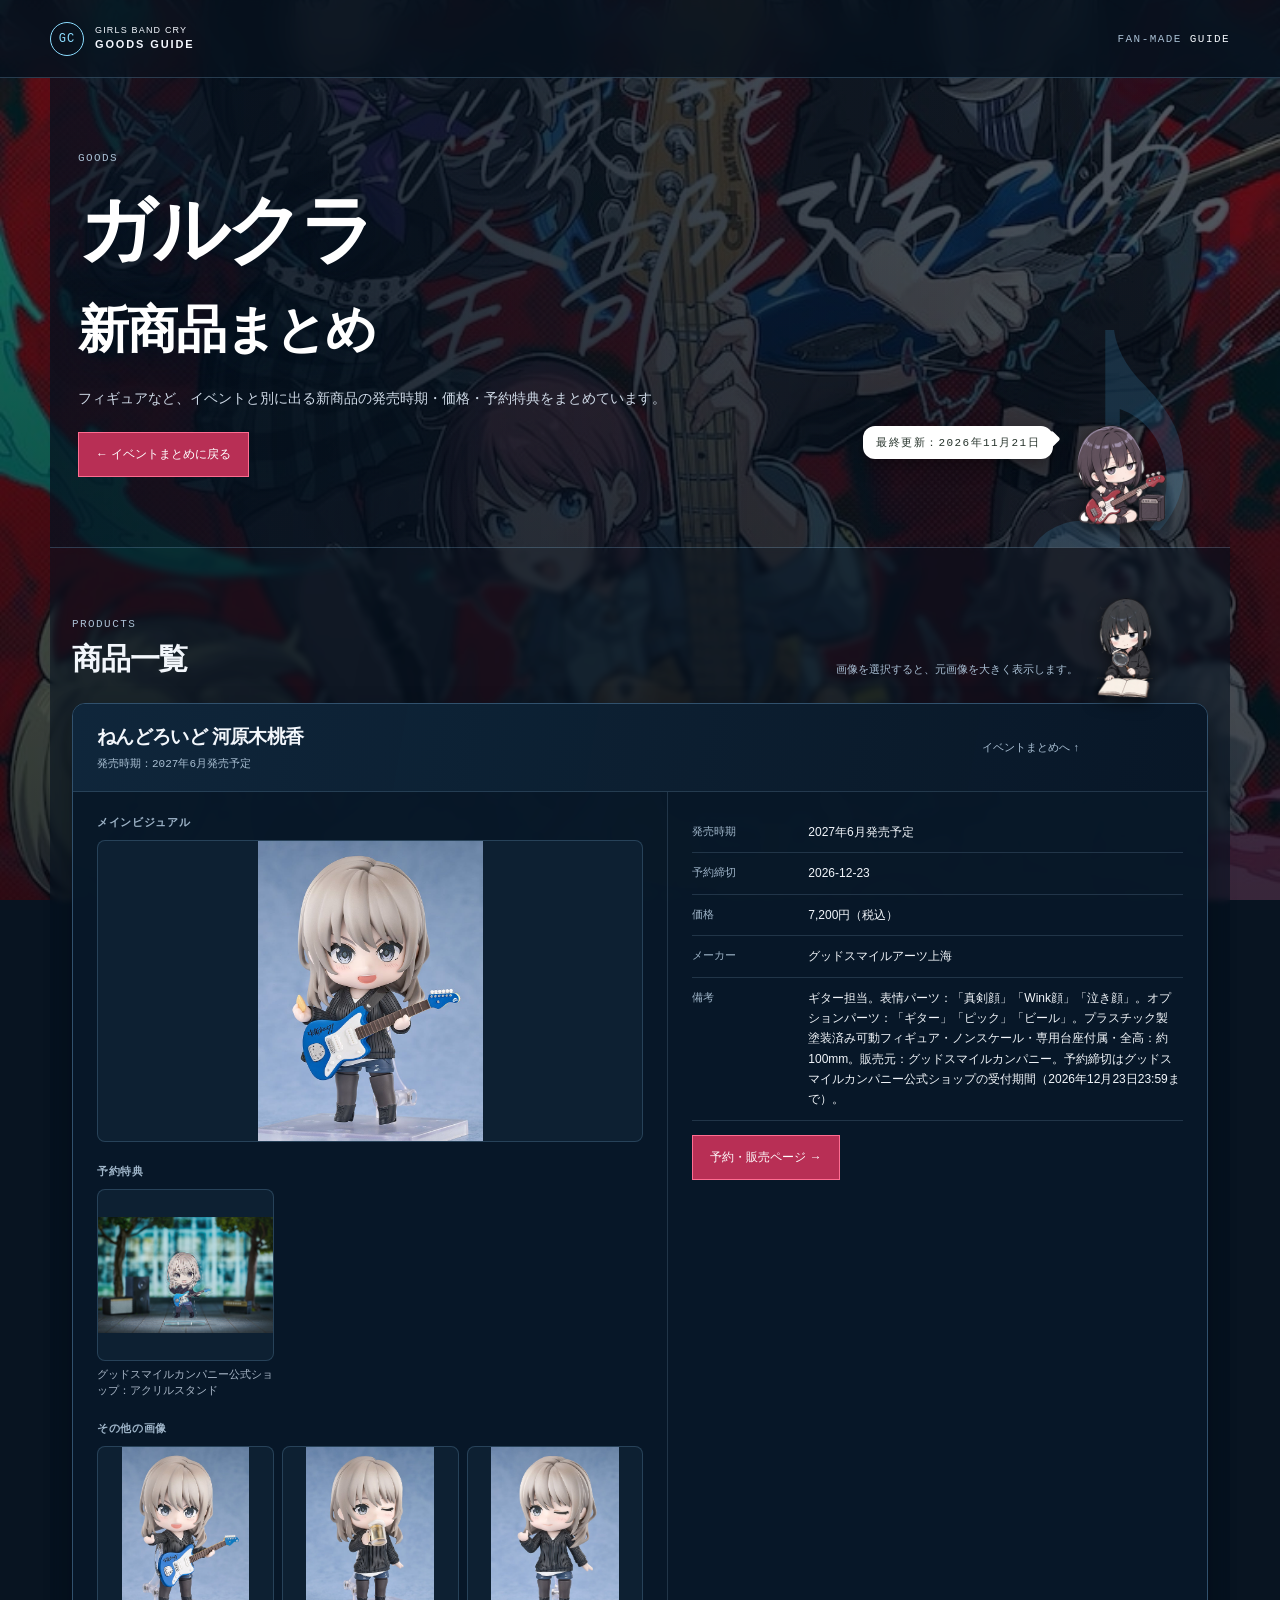
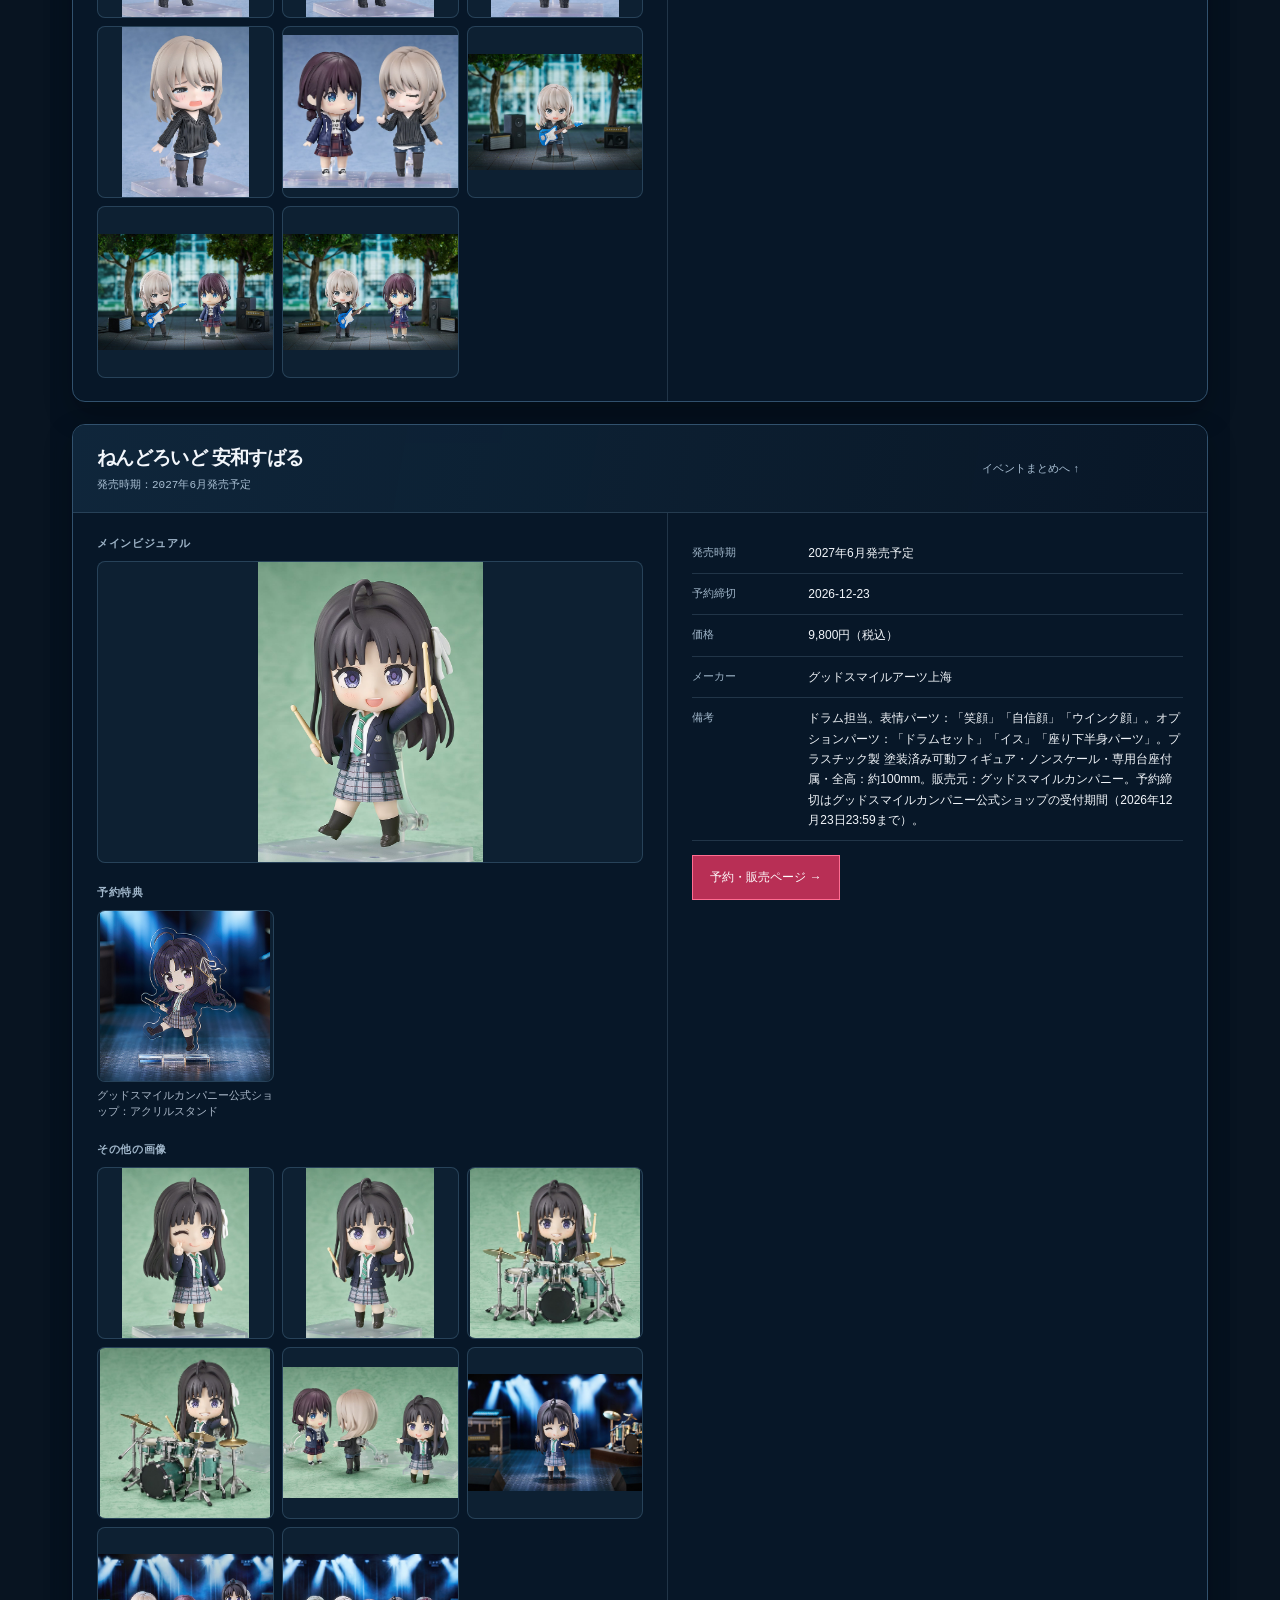
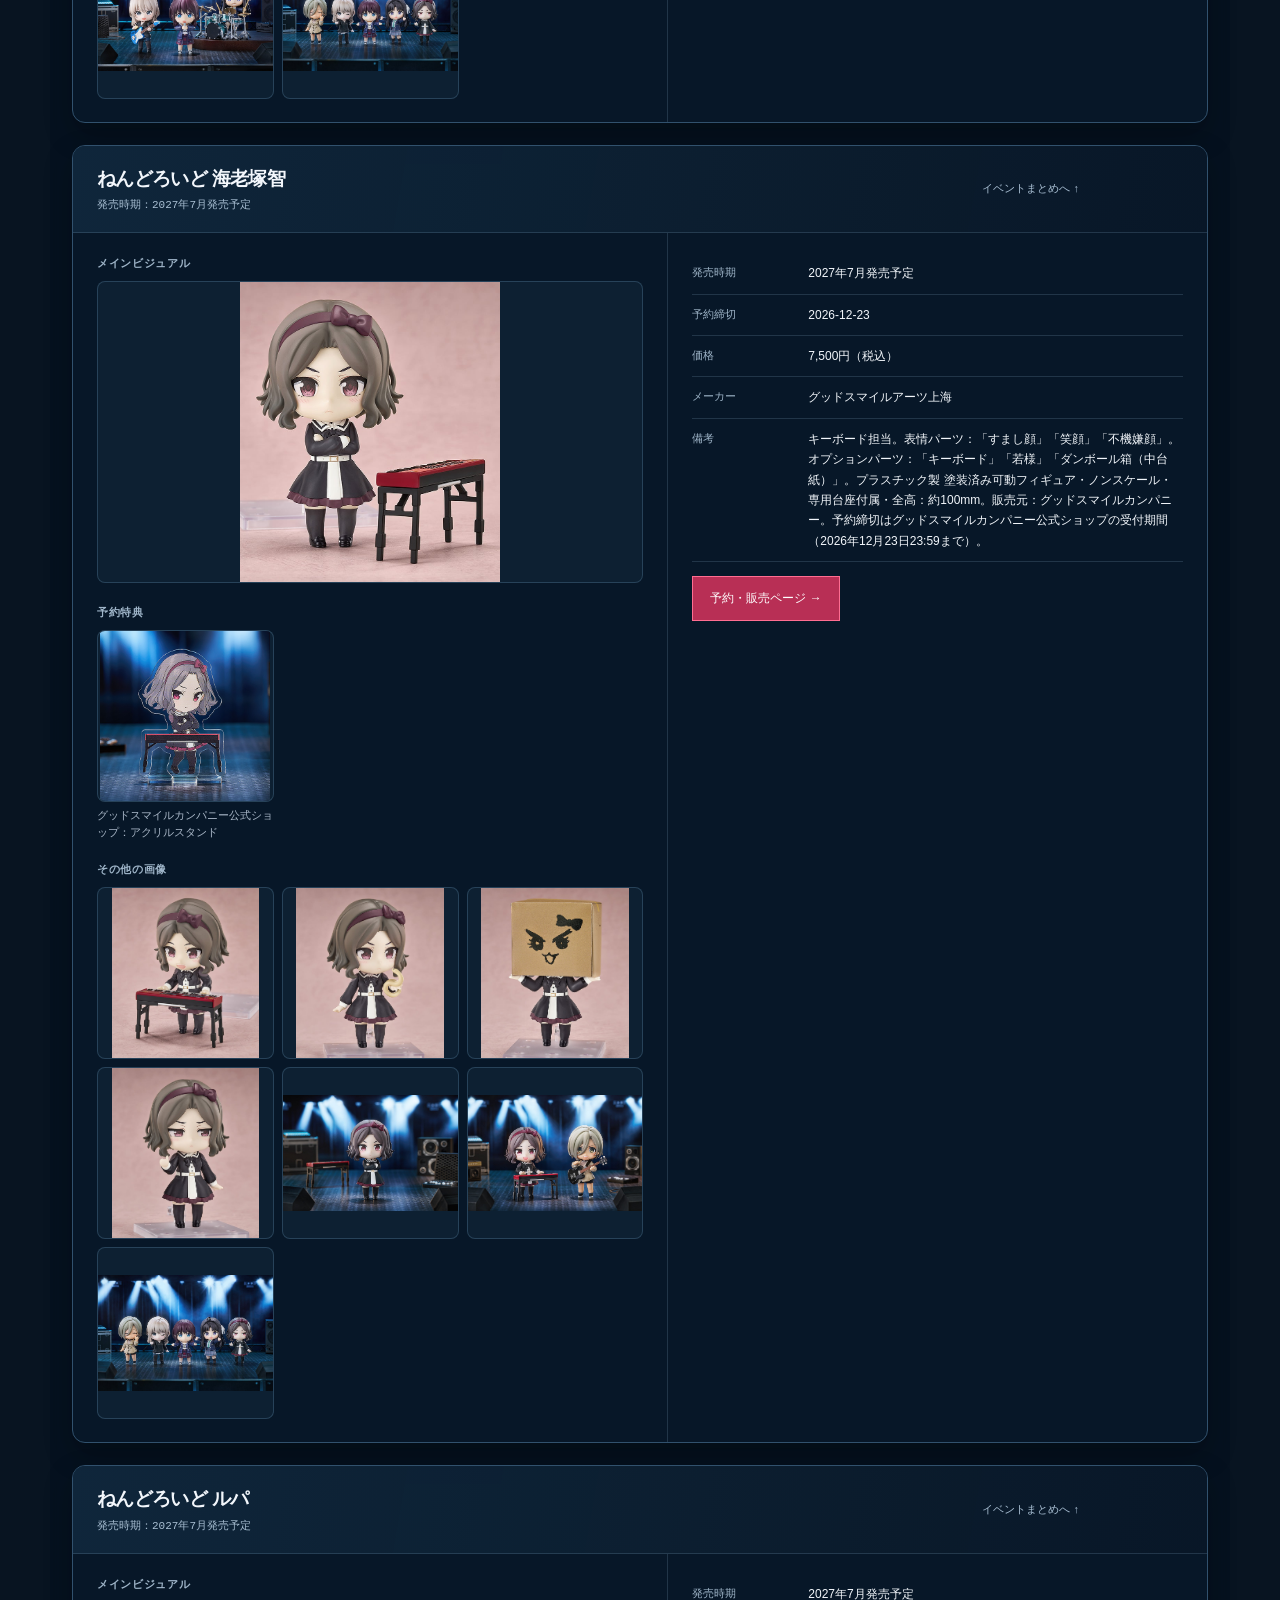
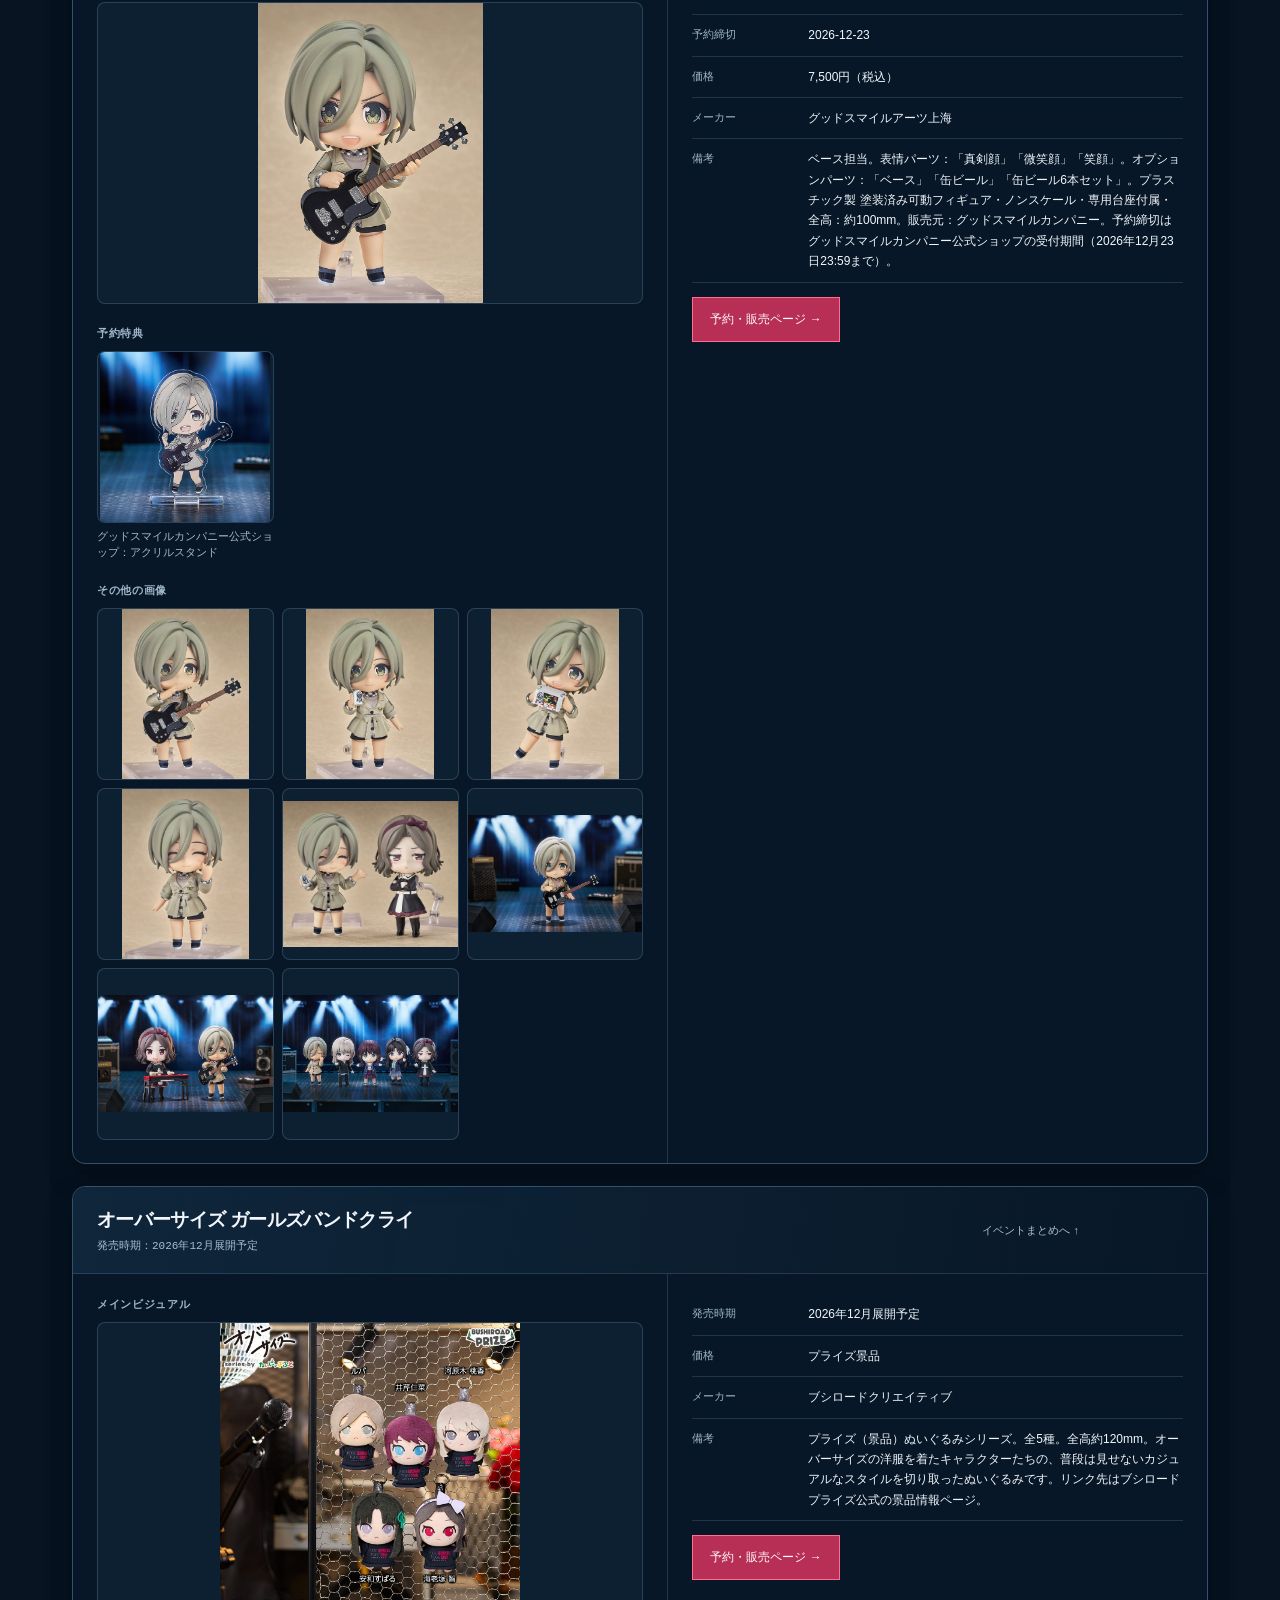
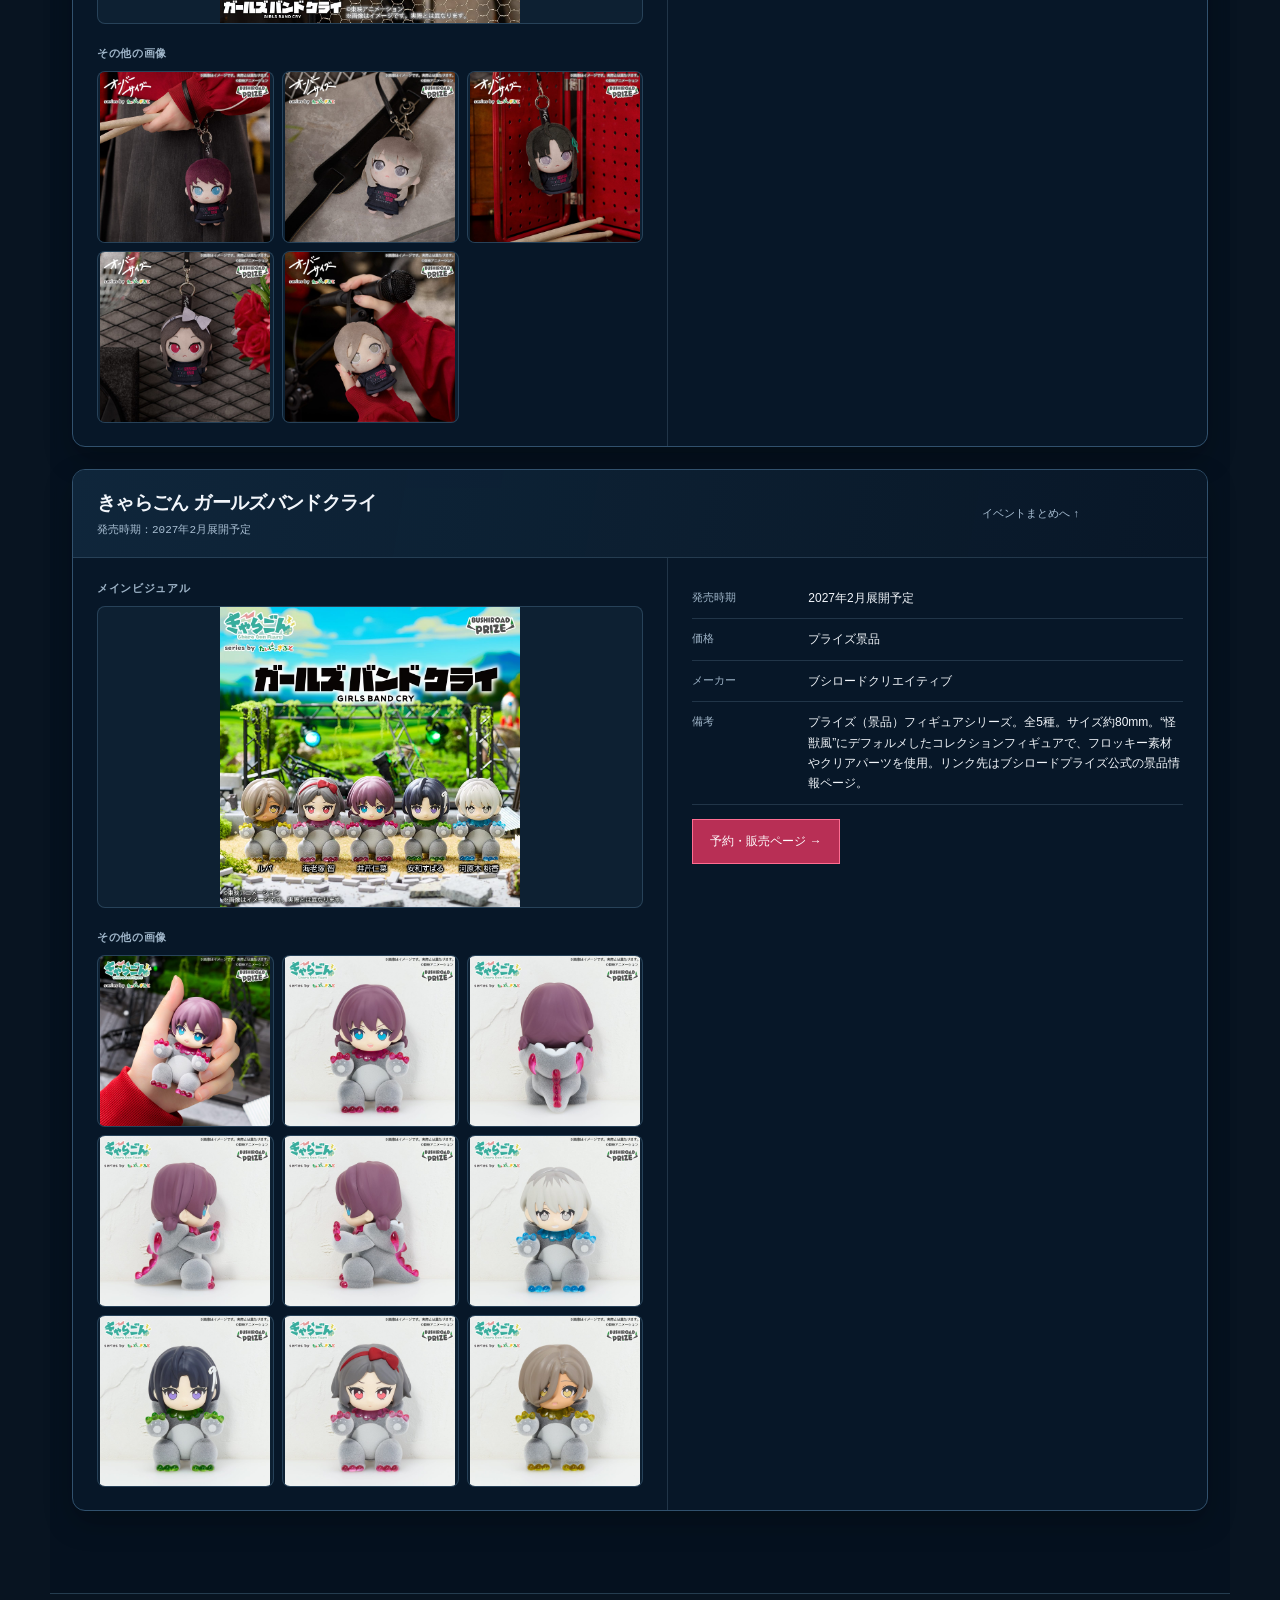
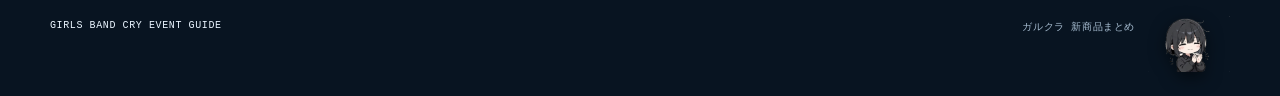
==== commit 055b1079: "No.9 POP UP SHOP（コトブキヤ）のグッズラインナップと購入特典を反映" ====
--- a/goods.html
+++ b/goods.html
@@ -3,13 +3,13 @@
 <head>
 <meta charset="utf-8"><meta name="viewport" content="width=device-width, initial-scale=1"><meta name="theme-color" content="#f4f1e9">
 <meta name="description" content="GIRLS BAND CRY関連の新商品（フィギュアなど）の発売時期、価格、予約特典をまとめたページです。">
-<title>ガルクラ 新商品まとめ</title><link rel="stylesheet" href="styles.css?v=20261120-2"><script src="goods-data.js?v=20261120-2" defer></script><script src="goods.js?v=20261120-2" defer></script>
+<title>ガルクラ 新商品まとめ</title><link rel="stylesheet" href="styles.css?v=20261121-1"><script src="goods-data.js?v=20261121-1" defer></script><script src="goods.js?v=20261121-1" defer></script>
 </head>
 <body class="themed-page">
 <header class="site-header" id="top"><div class="header-inner"><a class="brand" href="index.html" aria-label="イベントまとめへ戻る"><span class="brand-mark" aria-hidden="true">GC</span><span>GIRLS BAND CRY<br><strong>GOODS GUIDE</strong></span></a><p class="edition">FAN-MADE <span>GUIDE</span></p></div></header>
 <main>
 <section class="intro" aria-labelledby="page-title">
-<img class="mascot-sticker intro-mascot" src="assets/decor/mascot-15.png" alt="" aria-hidden="true"><p class="eyebrow">GOODS</p><h1 id="page-title">ガルクラ<br><span>新商品まとめ</span></h1><p class="intro-copy">フィギュアなど、イベントと別に出る新商品の発売時期・価格・予約特典をまとめています。</p><p class="update-date">最終更新：2026年11月20日</p><a class="primary-link" href="index.html">← イベントまとめに戻る</a><span class="intro-graphic" aria-hidden="true">♪</span></section>
+<img class="mascot-sticker intro-mascot" src="assets/decor/mascot-15.png" alt="" aria-hidden="true"><p class="eyebrow">GOODS</p><h1 id="page-title">ガルクラ<br><span>新商品まとめ</span></h1><p class="intro-copy">フィギュアなど、イベントと別に出る新商品の発売時期・価格・予約特典をまとめています。</p><p class="update-date">最終更新：2026年11月21日</p><a class="primary-link" href="index.html">← イベントまとめに戻る</a><span class="intro-graphic" aria-hidden="true">♪</span></section>
 <section class="notice-section" id="deadline-notice" aria-labelledby="notice-title" hidden><div class="notice-card"><h2 id="notice-title">締切間近のお知らせ</h2><div id="notice-list"></div><p class="notice-note">予約締切まで14日以内のものを、近い順に表示しています。</p></div></section>
 <section class="details-section" aria-labelledby="goods-title"><div class="section-heading details-heading"><div><p class="eyebrow">PRODUCTS</p><h2 id="goods-title">商品一覧</h2></div><p class="section-note">画像を選択すると、元画像を大きく表示します。</p><img class="mascot-sticker details-mascot" src="assets/decor/mascot-06.png" alt="" aria-hidden="true"></div><div id="goods-list" class="event-list"></div><p id="goods-empty" class="gallery-empty" hidden>新商品は順次掲載します。</p></section>
 </main>
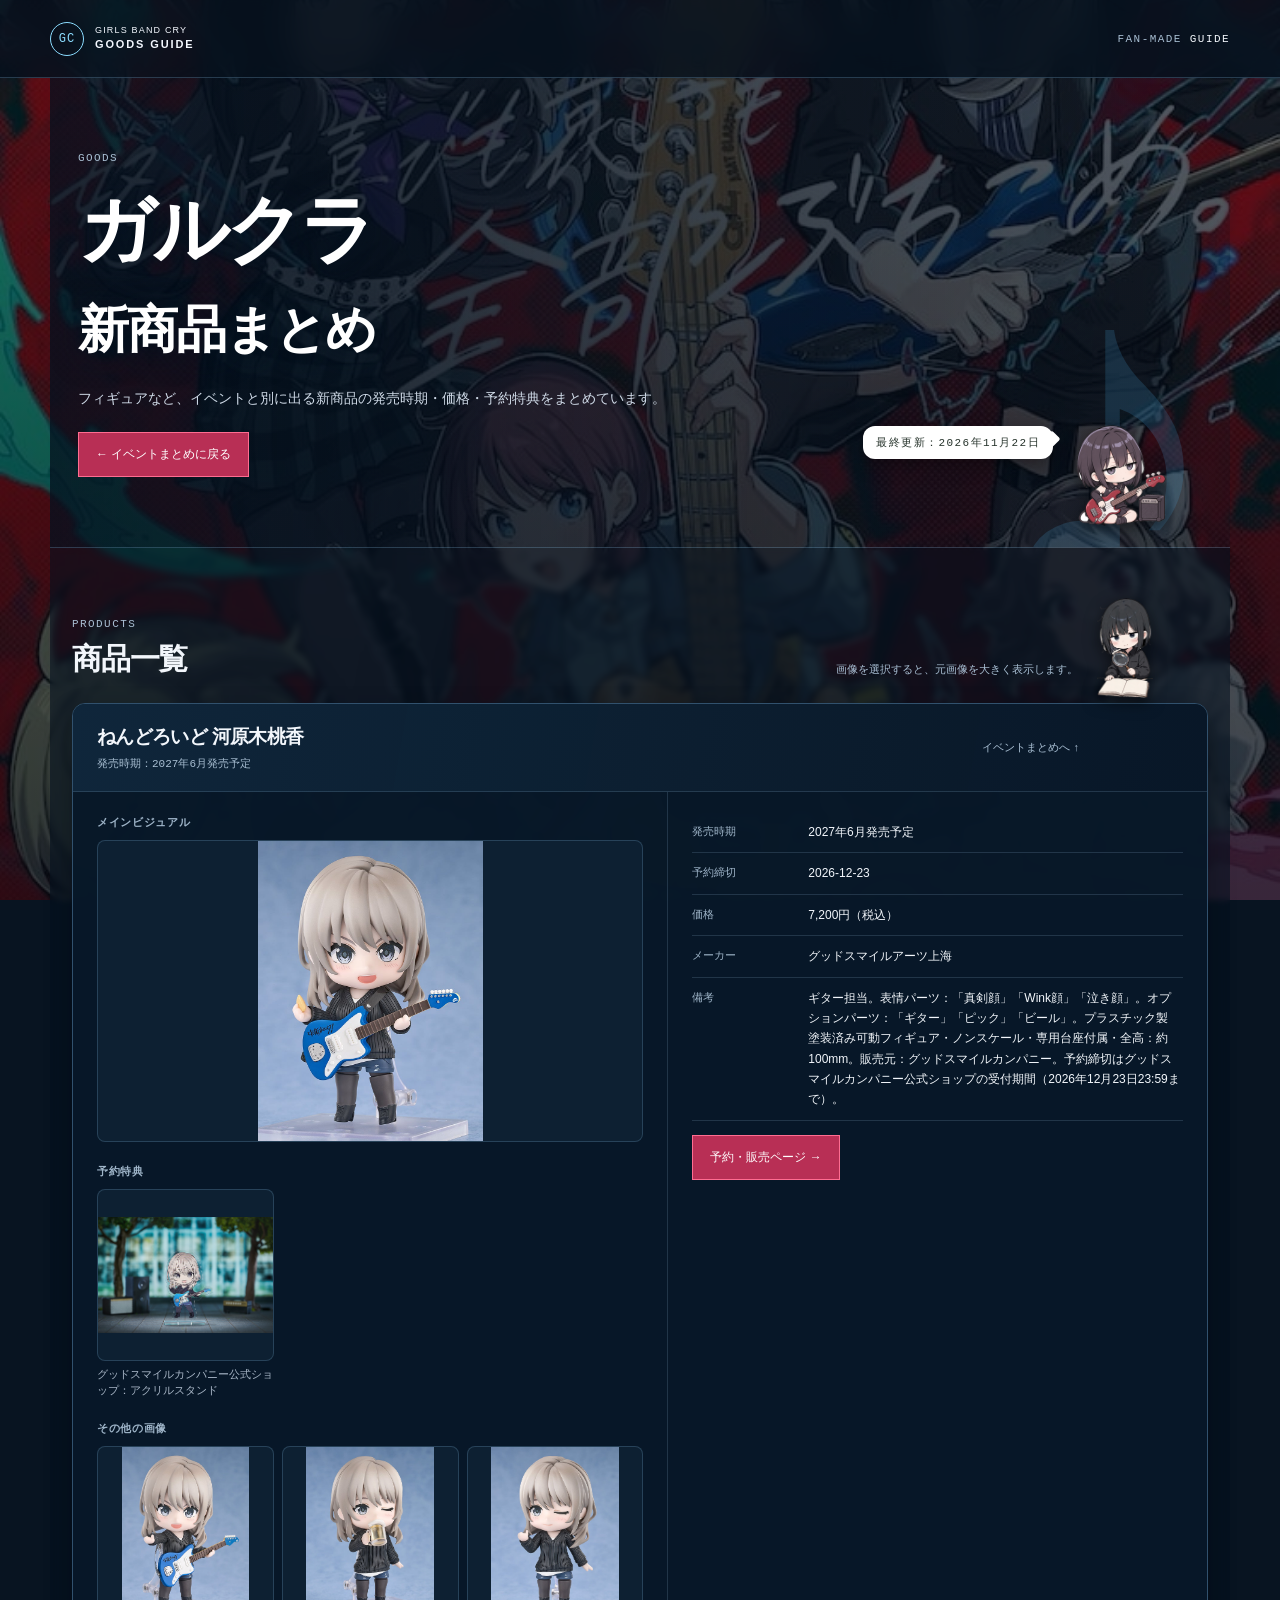
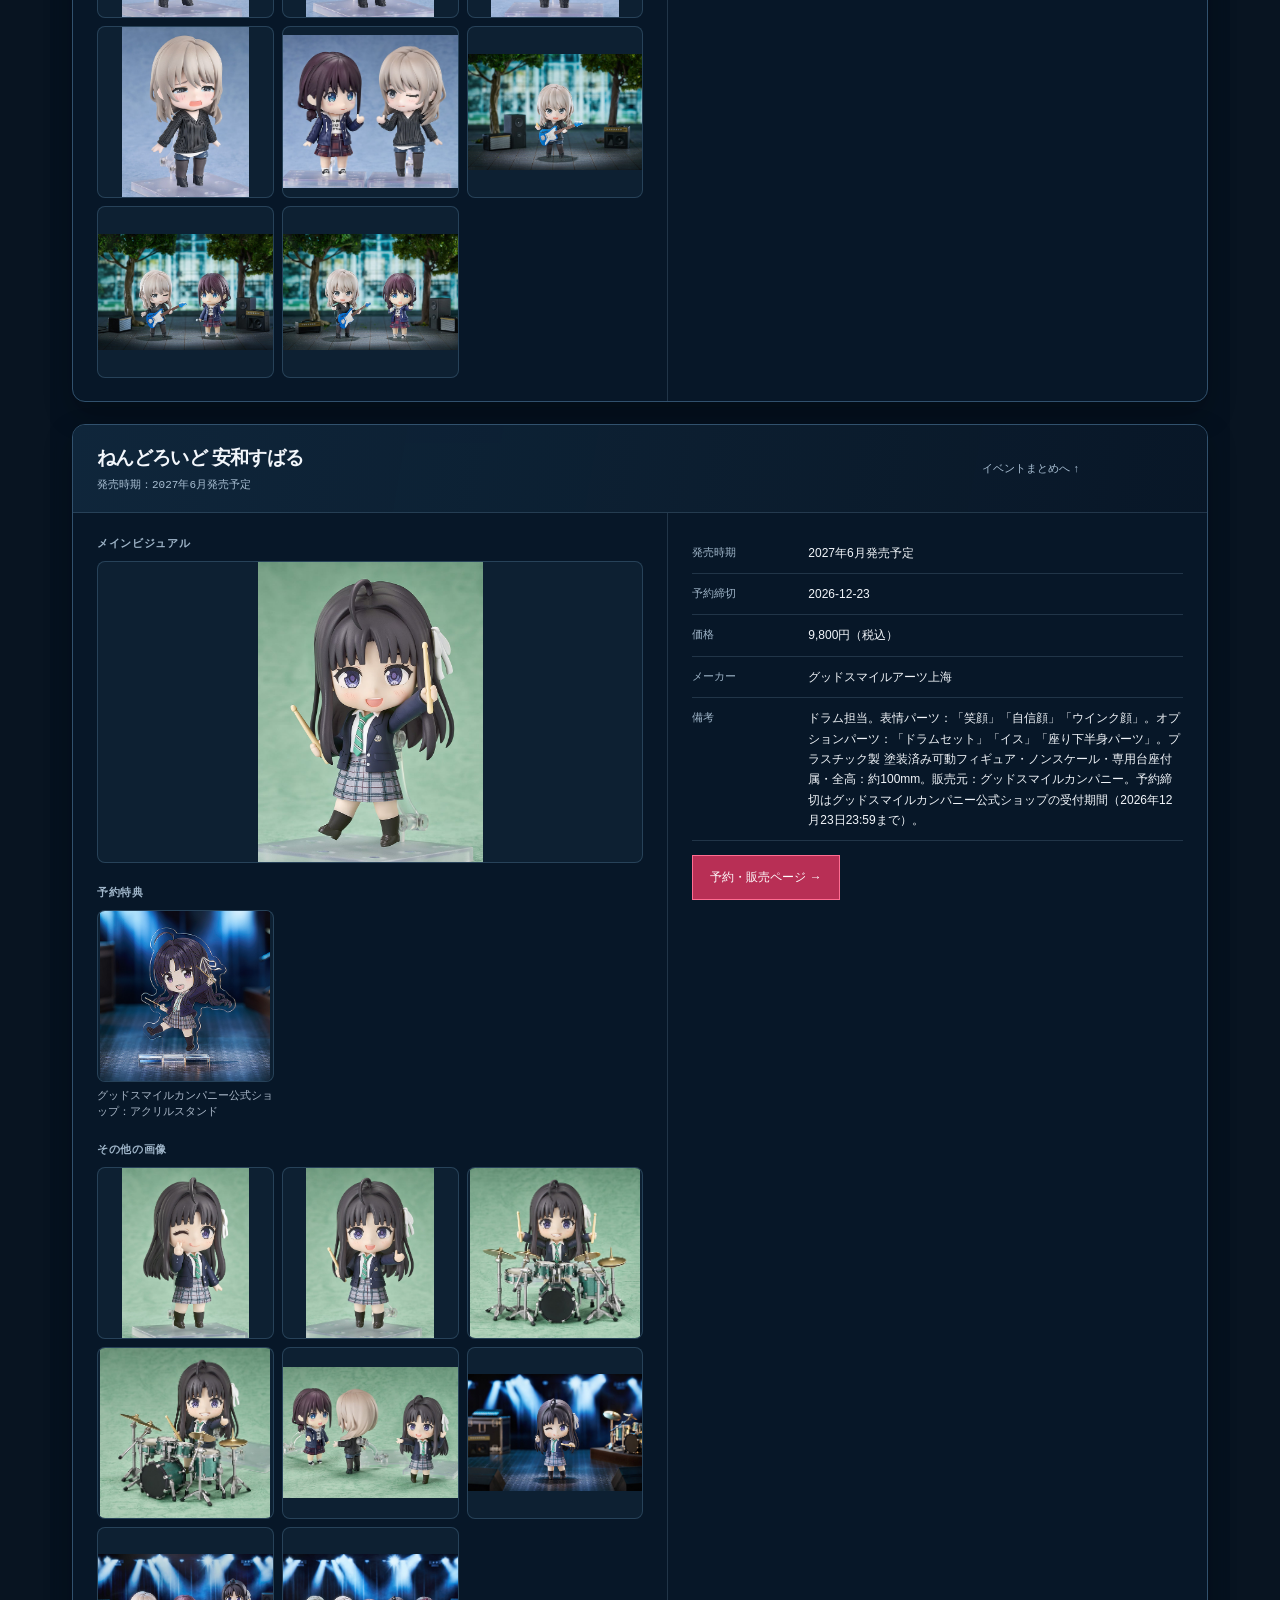
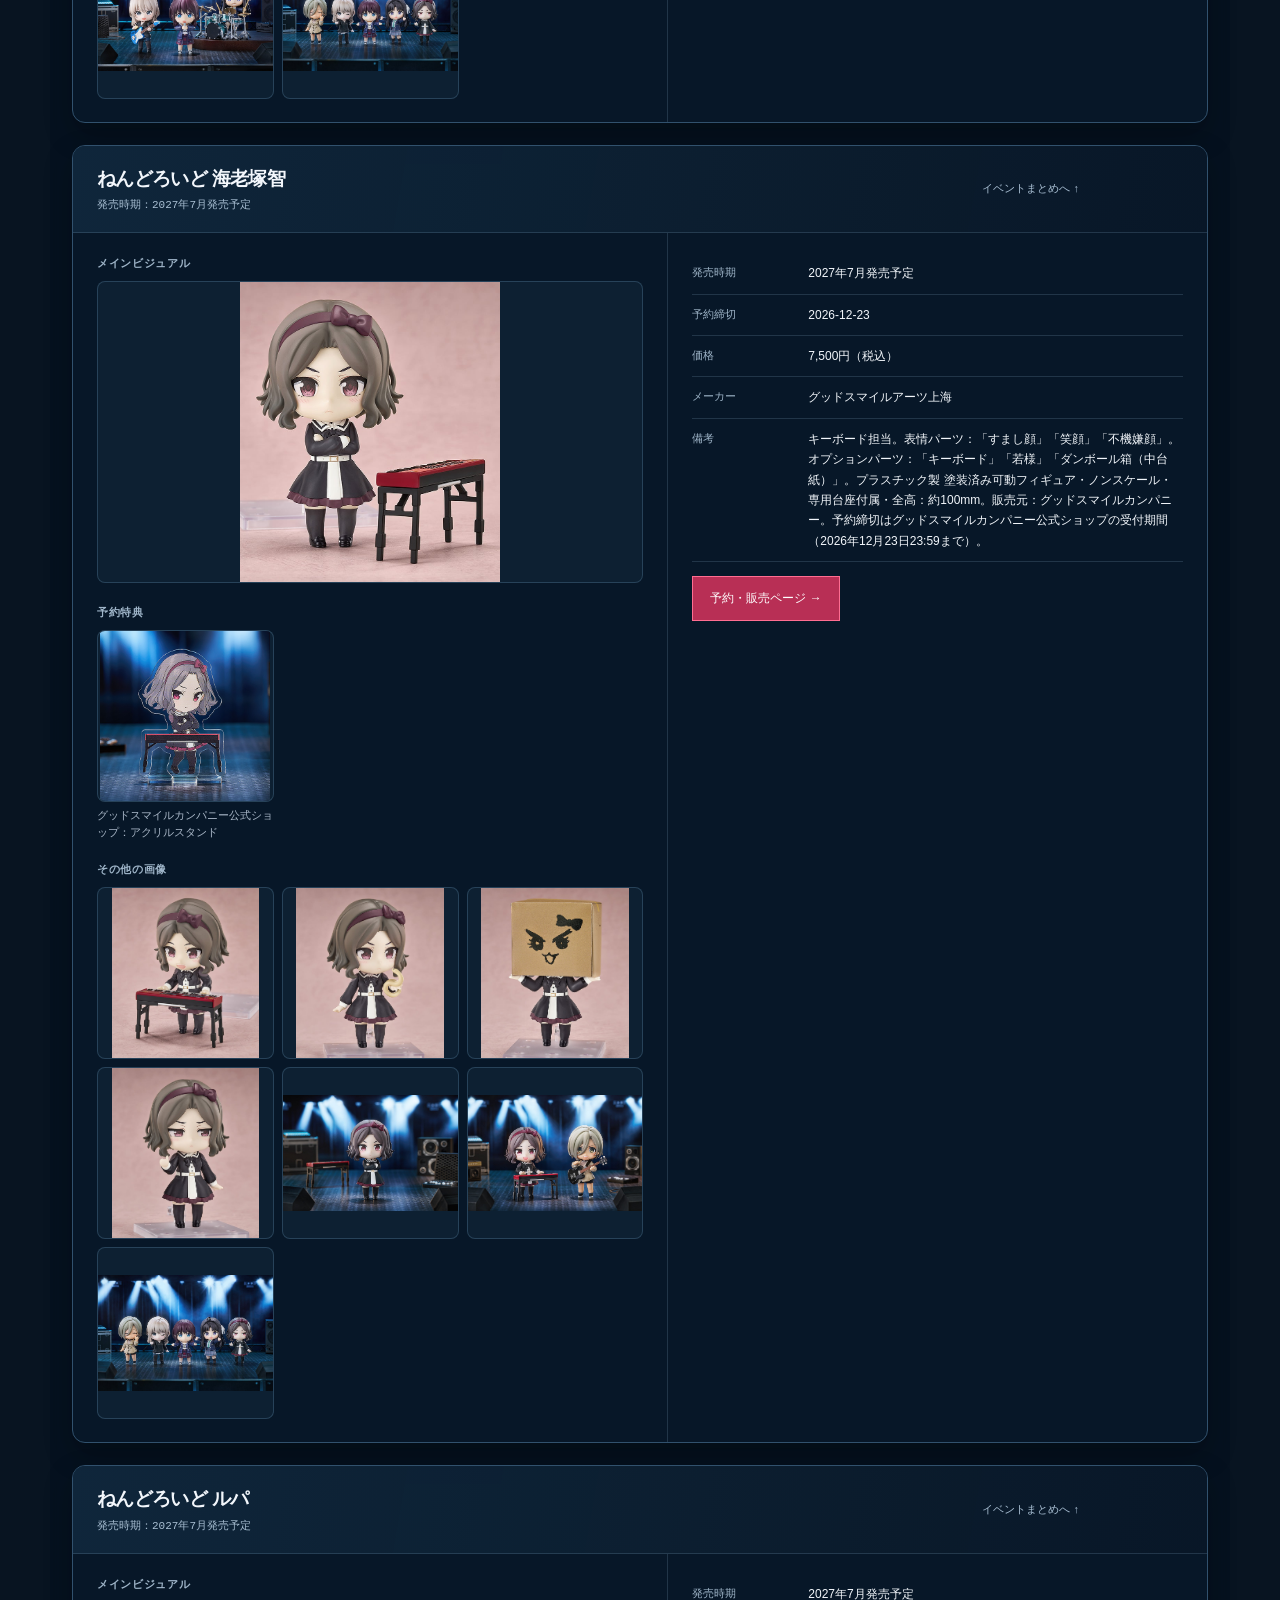
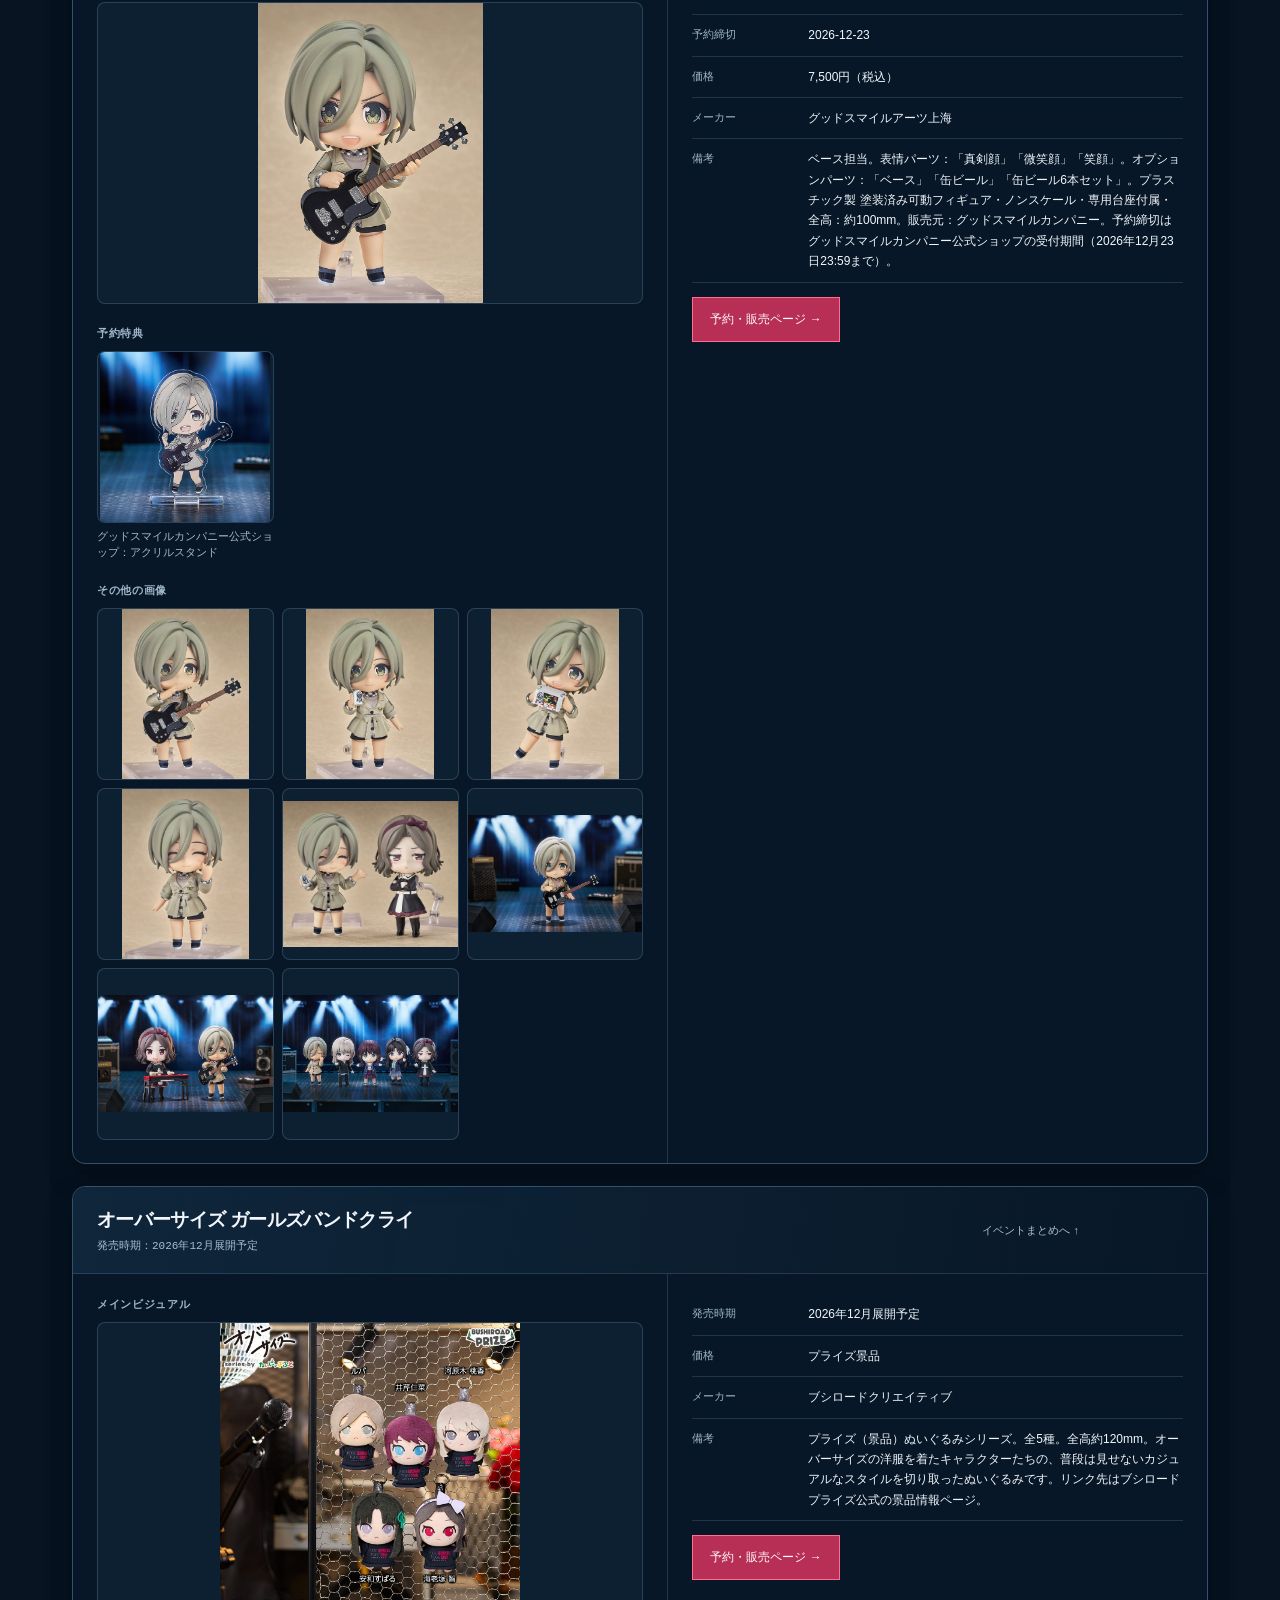
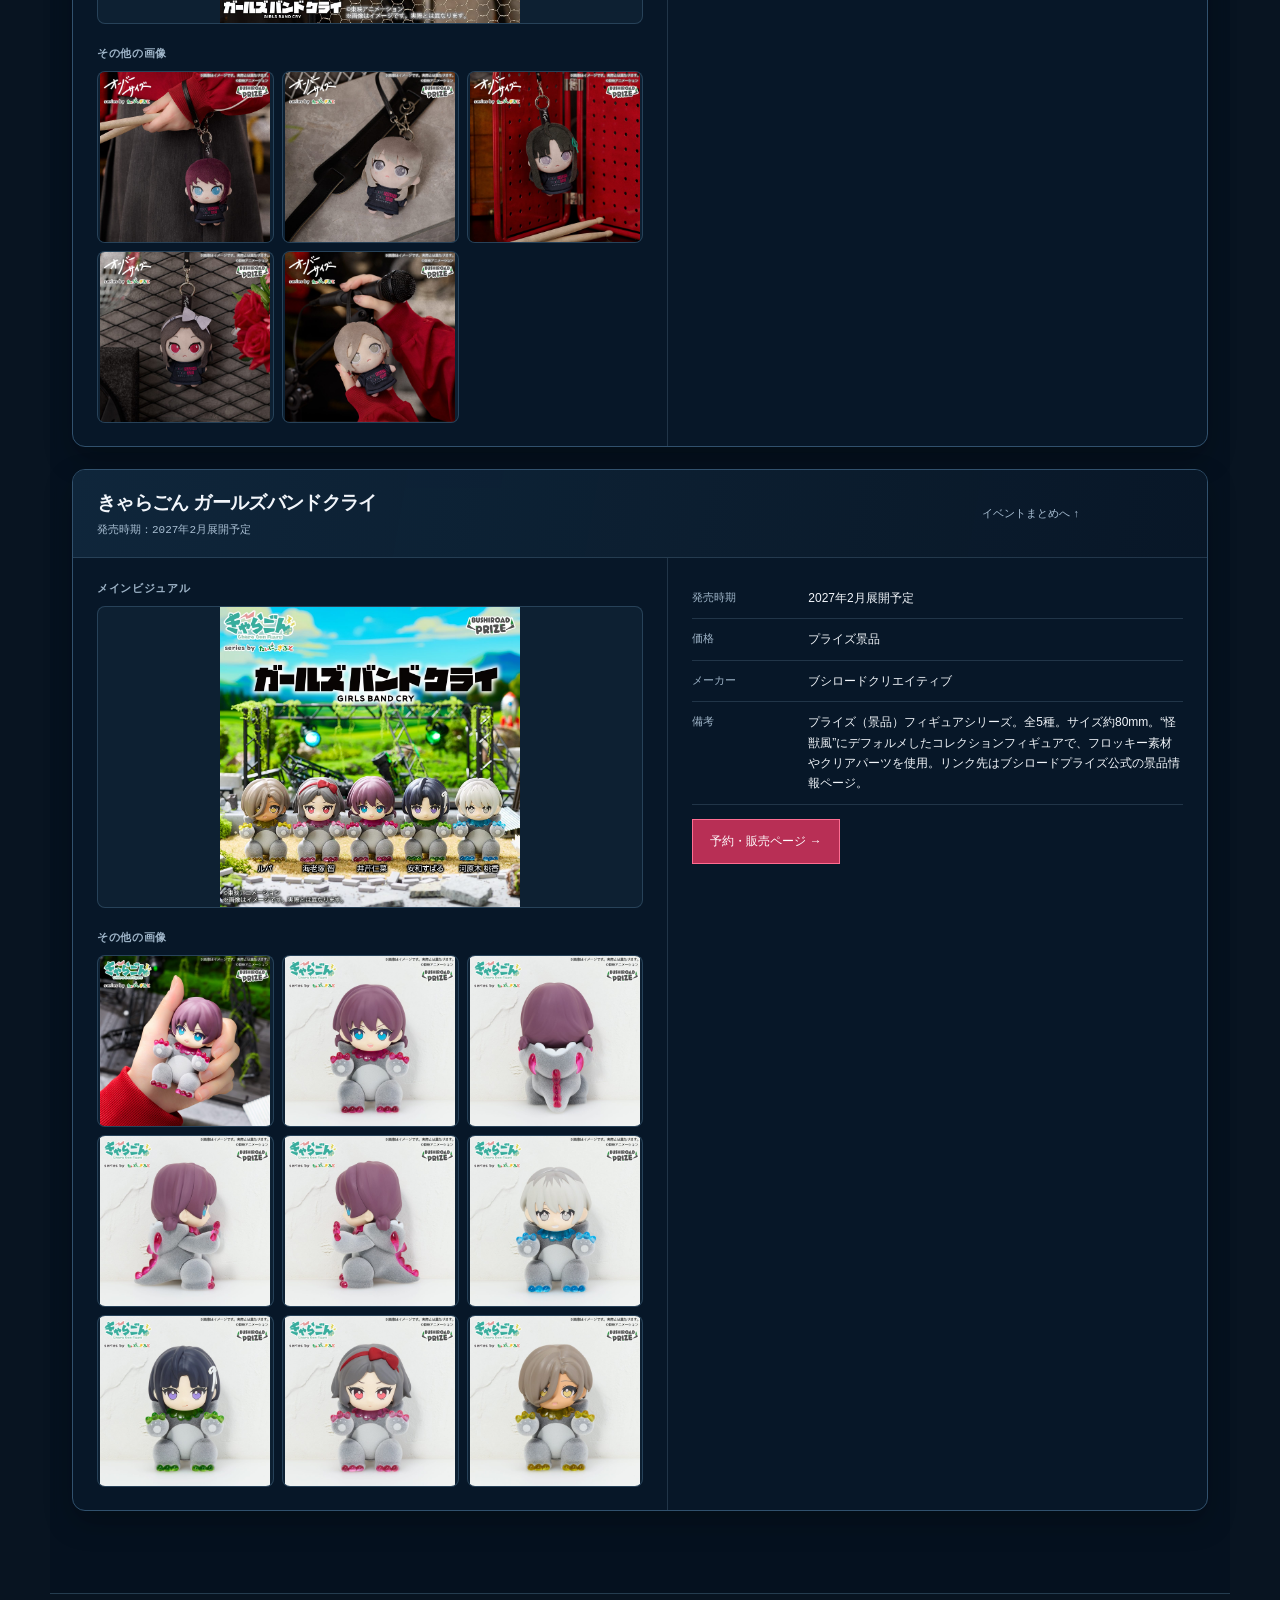
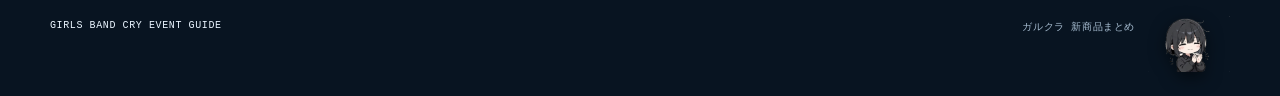
==== commit 2246594a: "No.1・No.2・No.3の通販終了日を記録" ====
--- a/goods.html
+++ b/goods.html
@@ -3,13 +3,13 @@
 <head>
 <meta charset="utf-8"><meta name="viewport" content="width=device-width, initial-scale=1"><meta name="theme-color" content="#f4f1e9">
 <meta name="description" content="GIRLS BAND CRY関連の新商品（フィギュアなど）の発売時期、価格、予約特典をまとめたページです。">
-<title>ガルクラ 新商品まとめ</title><link rel="stylesheet" href="styles.css?v=20261121-1"><script src="goods-data.js?v=20261121-1" defer></script><script src="goods.js?v=20261121-1" defer></script>
+<title>ガルクラ 新商品まとめ</title><link rel="stylesheet" href="styles.css?v=20261122-1"><script src="goods-data.js?v=20261122-1" defer></script><script src="goods.js?v=20261122-1" defer></script>
 </head>
 <body class="themed-page">
 <header class="site-header" id="top"><div class="header-inner"><a class="brand" href="index.html" aria-label="イベントまとめへ戻る"><span class="brand-mark" aria-hidden="true">GC</span><span>GIRLS BAND CRY<br><strong>GOODS GUIDE</strong></span></a><p class="edition">FAN-MADE <span>GUIDE</span></p></div></header>
 <main>
 <section class="intro" aria-labelledby="page-title">
-<img class="mascot-sticker intro-mascot" src="assets/decor/mascot-15.png" alt="" aria-hidden="true"><p class="eyebrow">GOODS</p><h1 id="page-title">ガルクラ<br><span>新商品まとめ</span></h1><p class="intro-copy">フィギュアなど、イベントと別に出る新商品の発売時期・価格・予約特典をまとめています。</p><p class="update-date">最終更新：2026年11月21日</p><a class="primary-link" href="index.html">← イベントまとめに戻る</a><span class="intro-graphic" aria-hidden="true">♪</span></section>
+<img class="mascot-sticker intro-mascot" src="assets/decor/mascot-15.png" alt="" aria-hidden="true"><p class="eyebrow">GOODS</p><h1 id="page-title">ガルクラ<br><span>新商品まとめ</span></h1><p class="intro-copy">フィギュアなど、イベントと別に出る新商品の発売時期・価格・予約特典をまとめています。</p><p class="update-date">最終更新：2026年11月22日</p><a class="primary-link" href="index.html">← イベントまとめに戻る</a><span class="intro-graphic" aria-hidden="true">♪</span></section>
 <section class="notice-section" id="deadline-notice" aria-labelledby="notice-title" hidden><div class="notice-card"><h2 id="notice-title">締切間近のお知らせ</h2><div id="notice-list"></div><p class="notice-note">予約締切まで14日以内のものを、近い順に表示しています。</p></div></section>
 <section class="details-section" aria-labelledby="goods-title"><div class="section-heading details-heading"><div><p class="eyebrow">PRODUCTS</p><h2 id="goods-title">商品一覧</h2></div><p class="section-note">画像を選択すると、元画像を大きく表示します。</p><img class="mascot-sticker details-mascot" src="assets/decor/mascot-06.png" alt="" aria-hidden="true"></div><div id="goods-list" class="event-list"></div><p id="goods-empty" class="gallery-empty" hidden>新商品は順次掲載します。</p></section>
 </main>
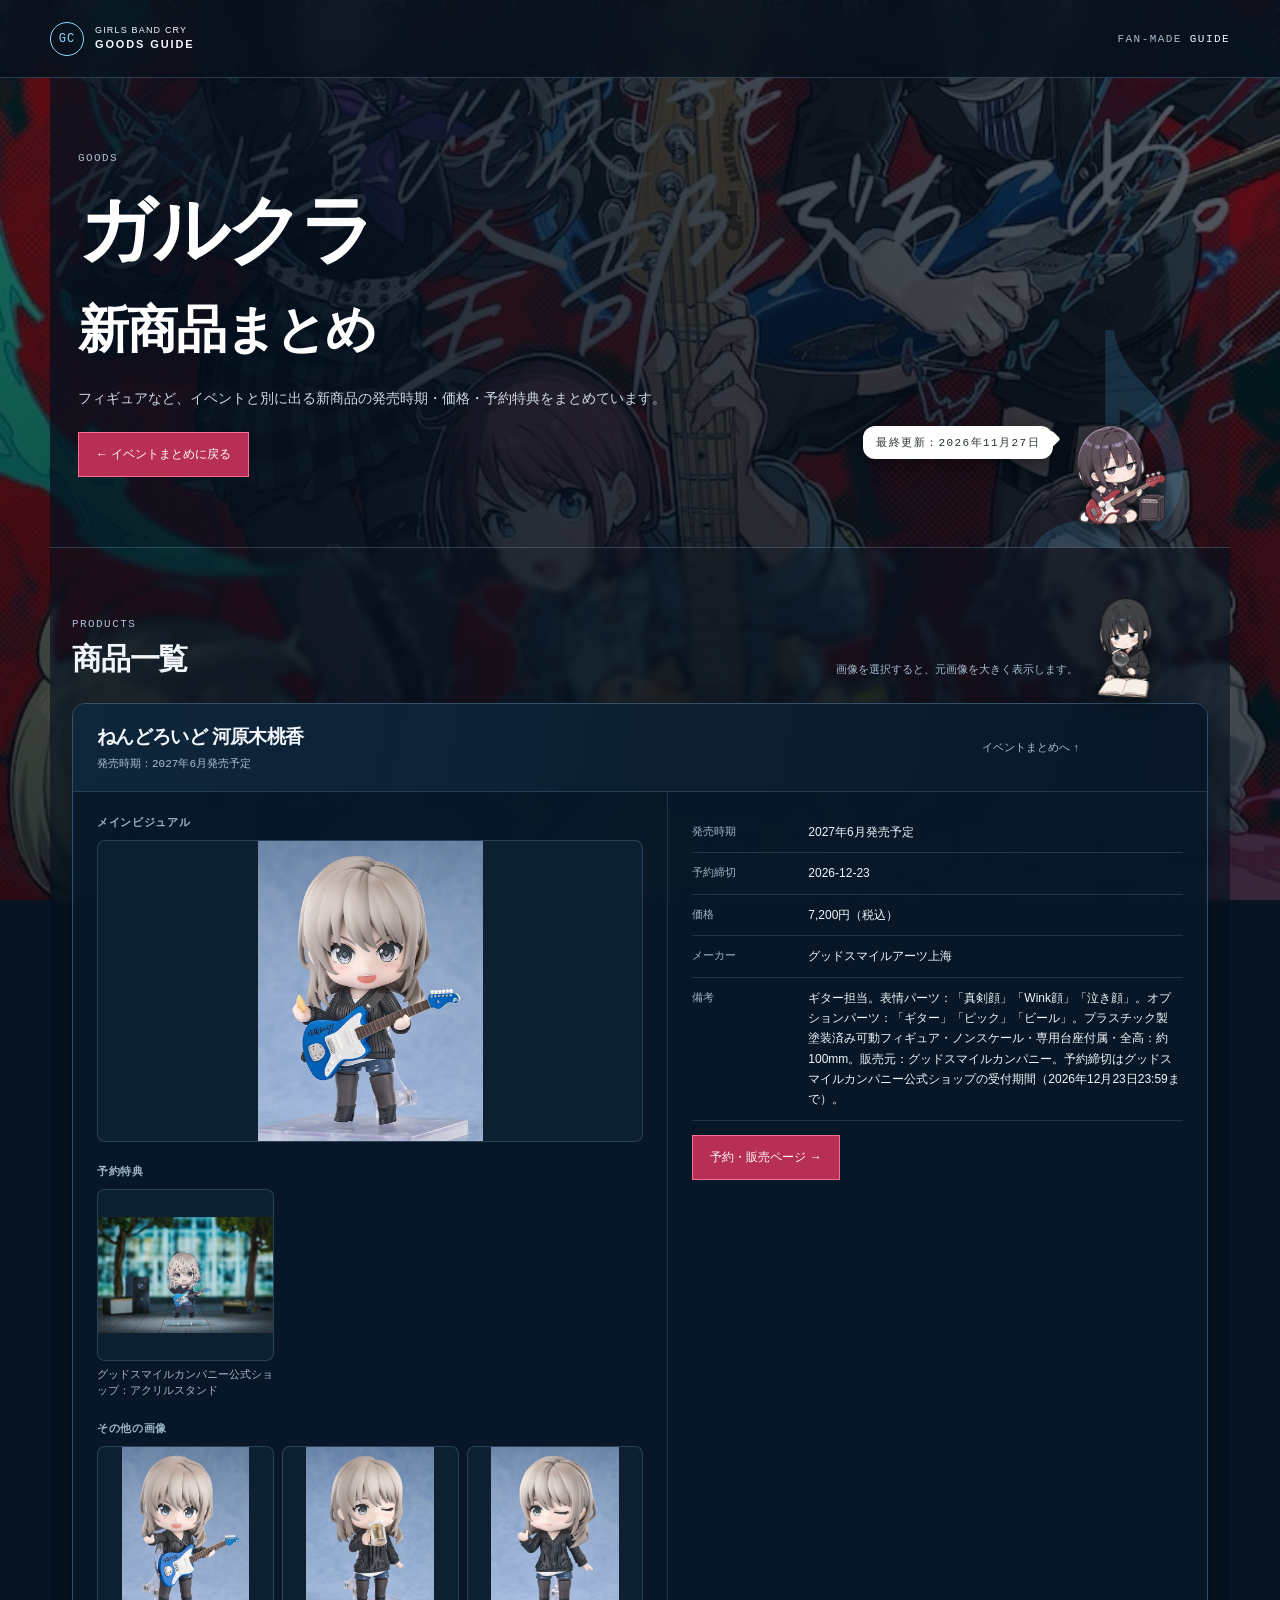
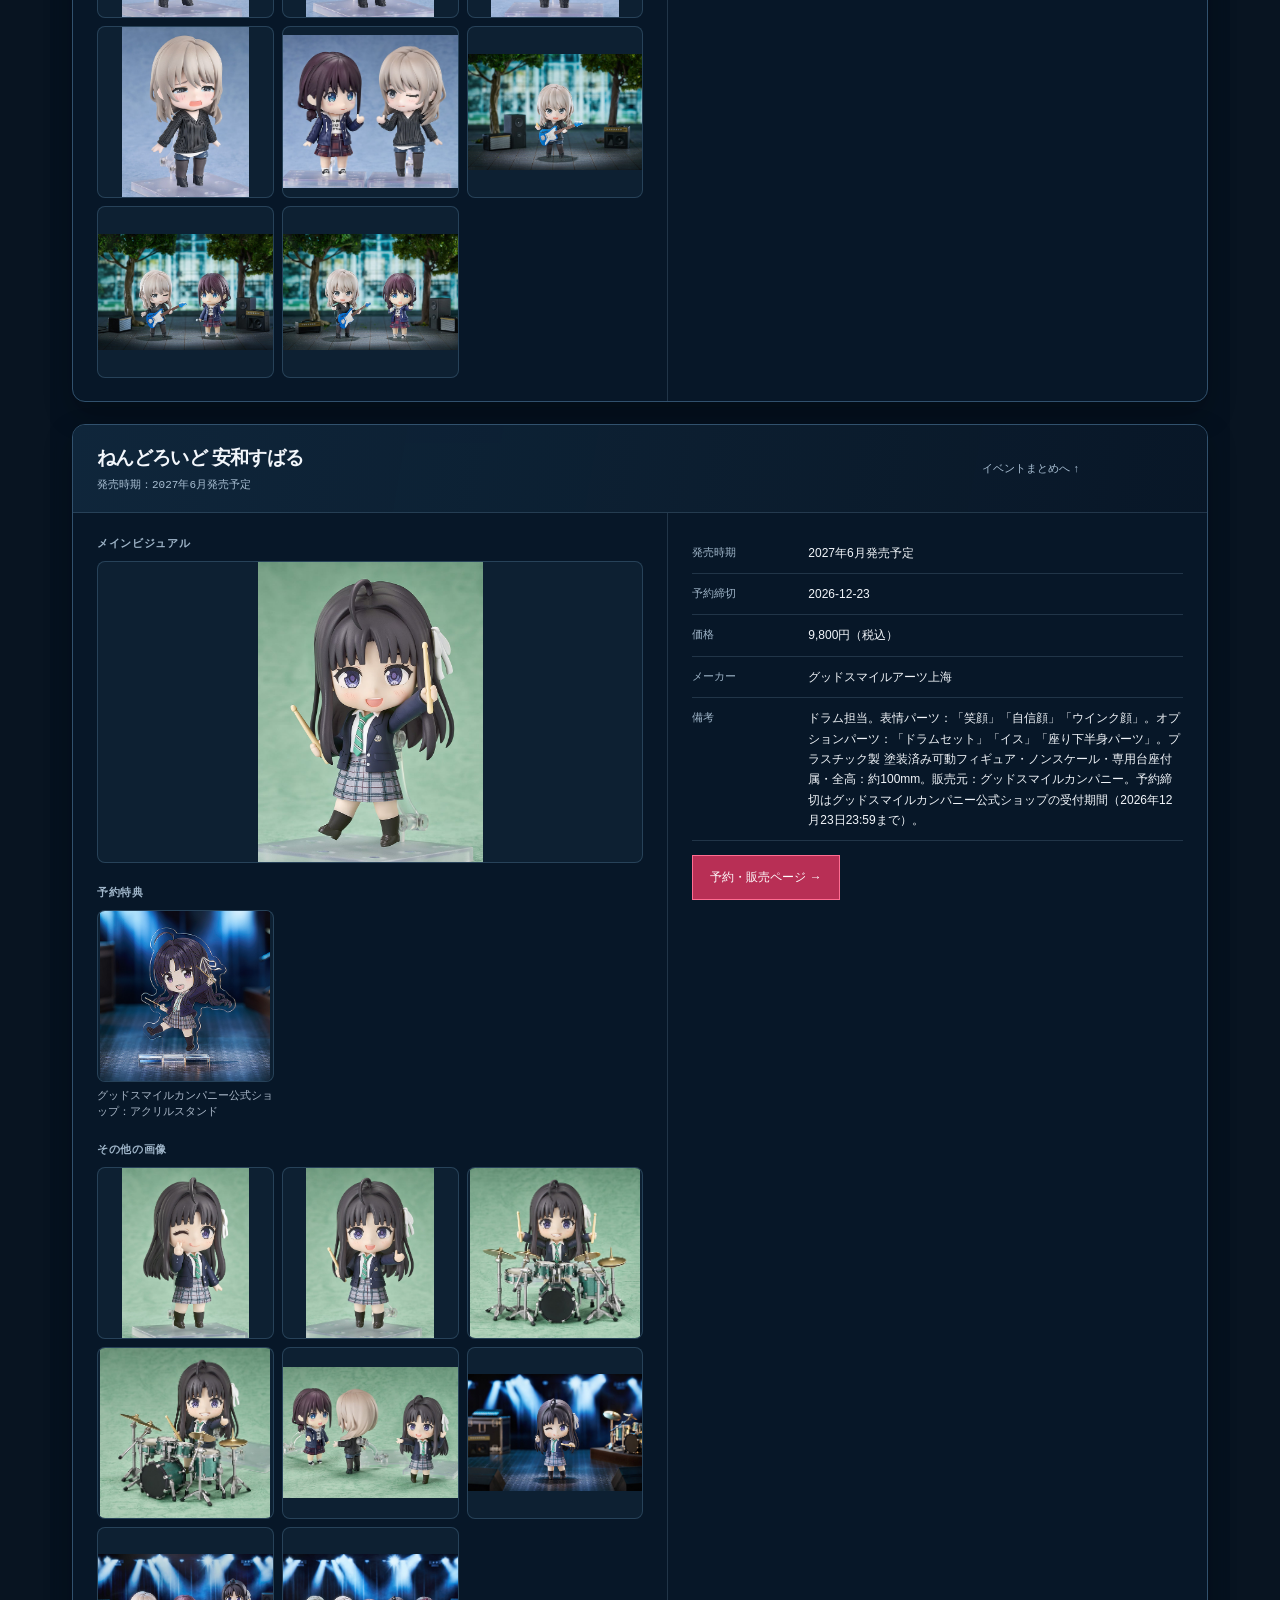
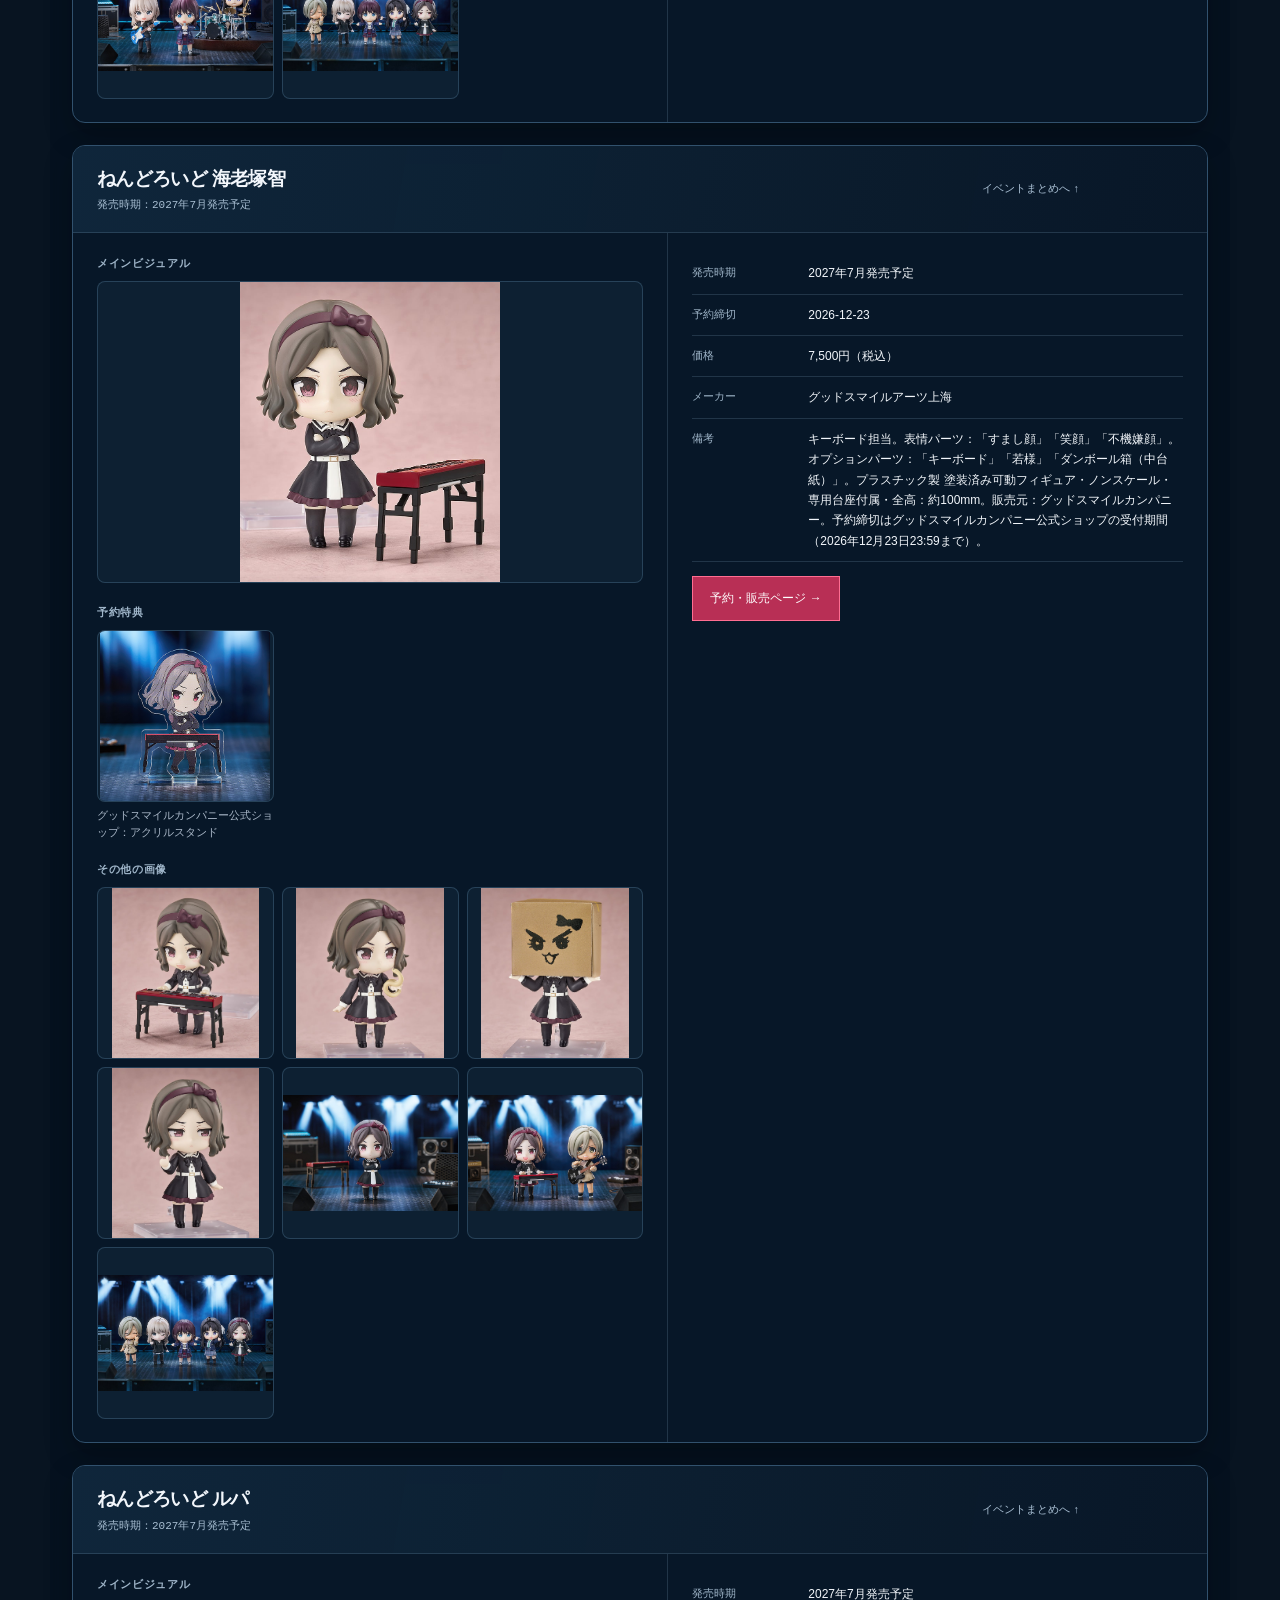
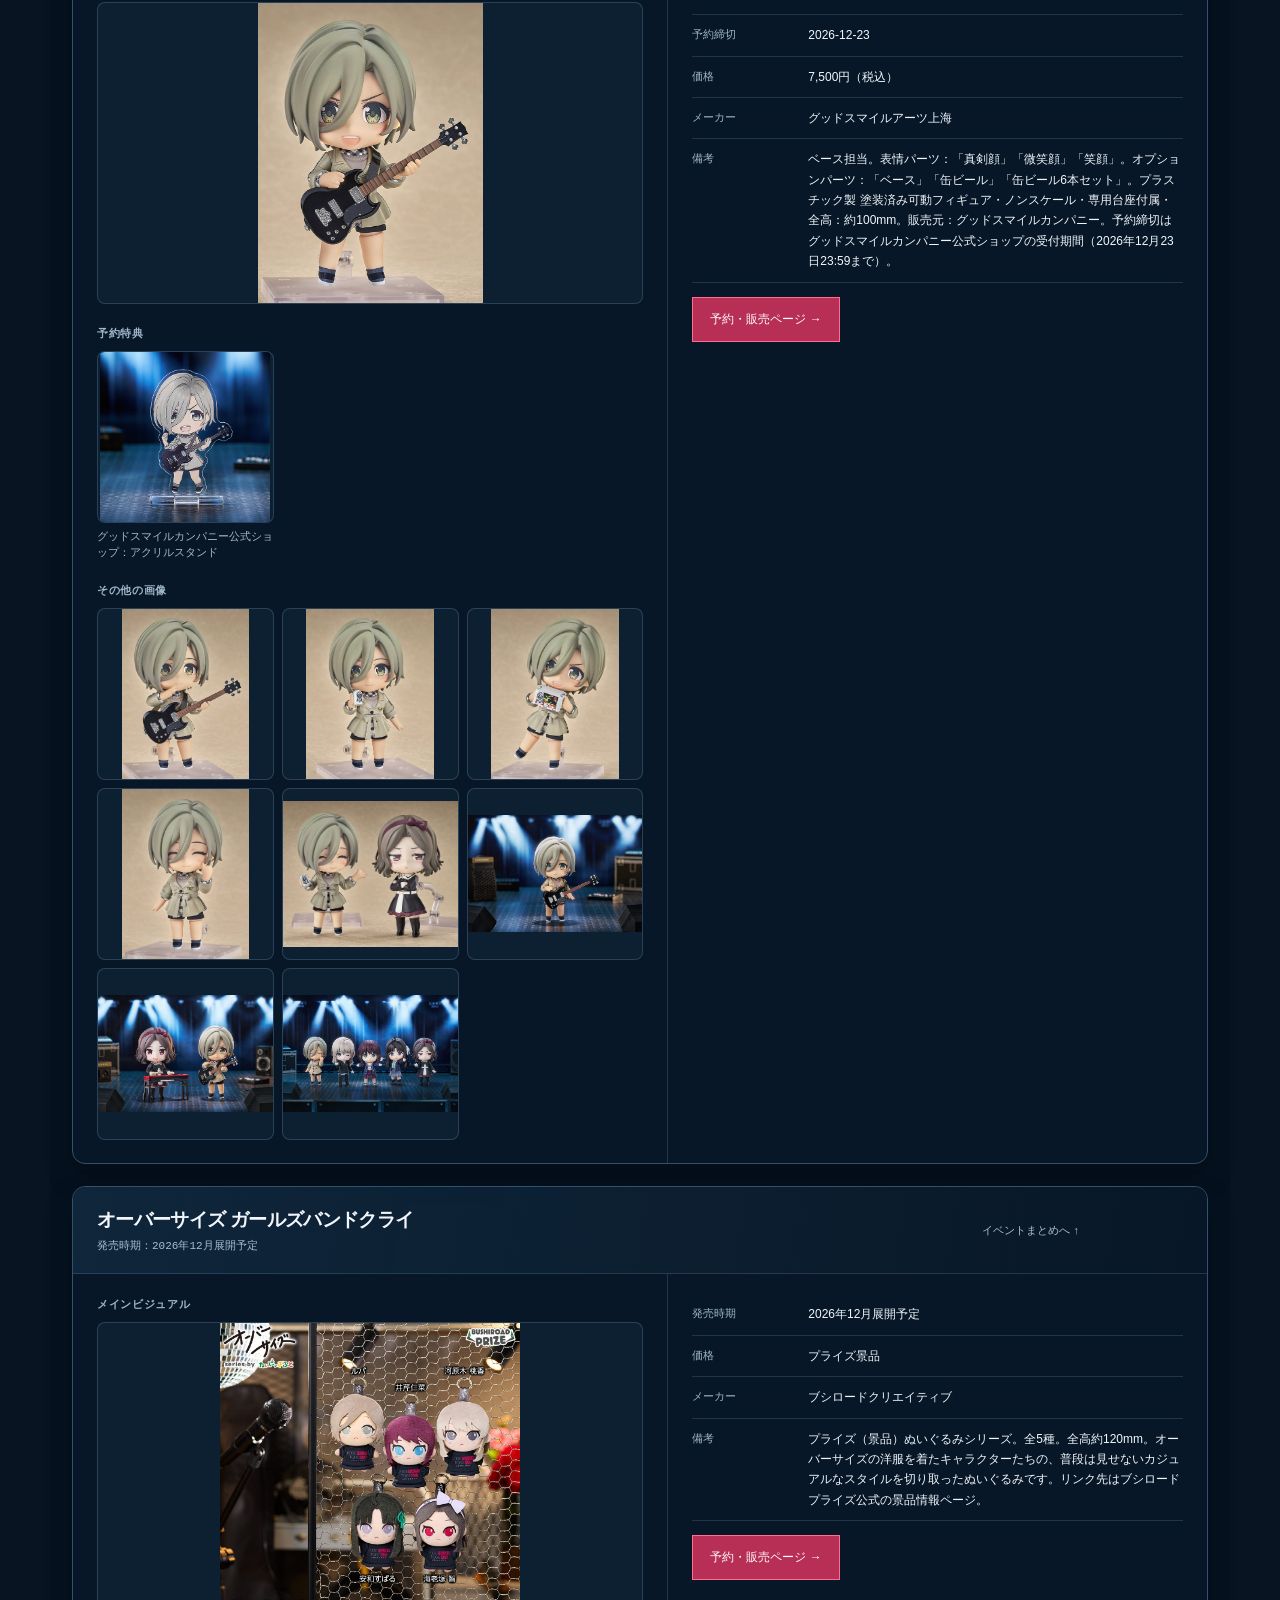
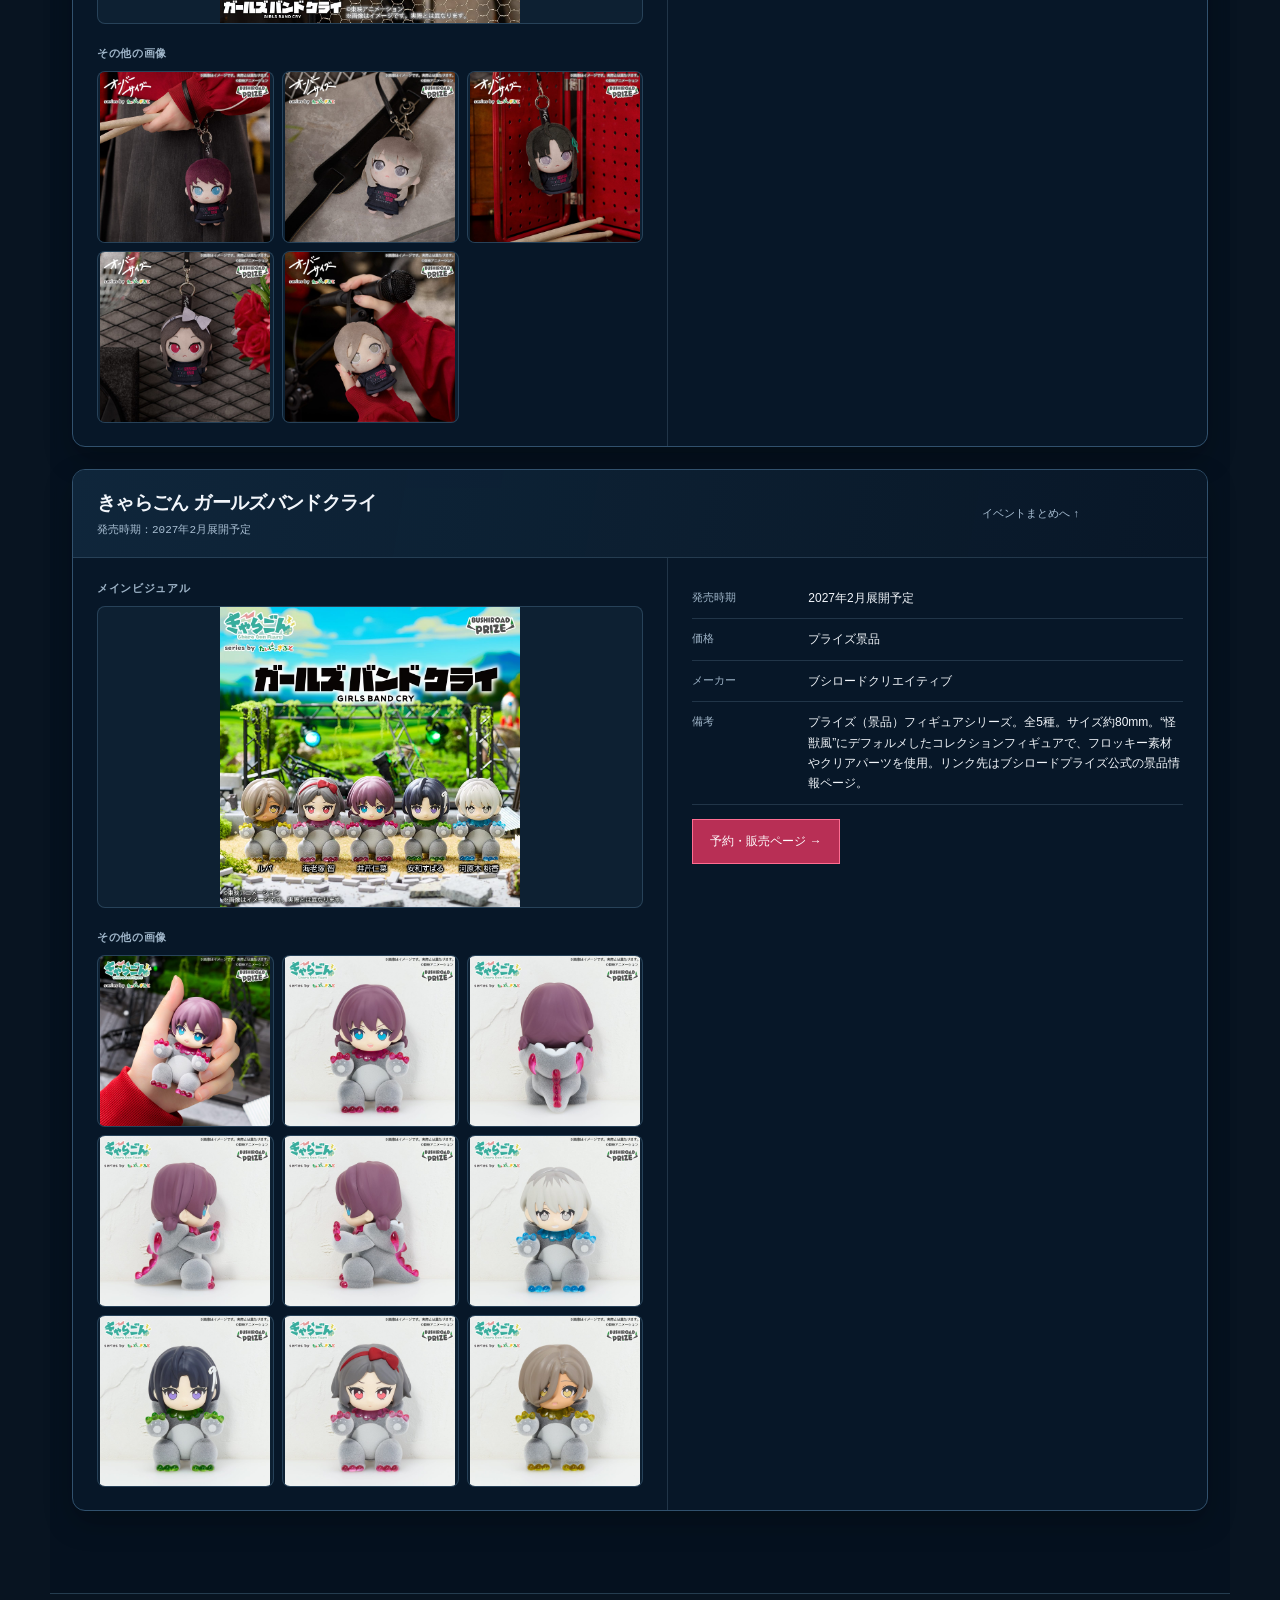
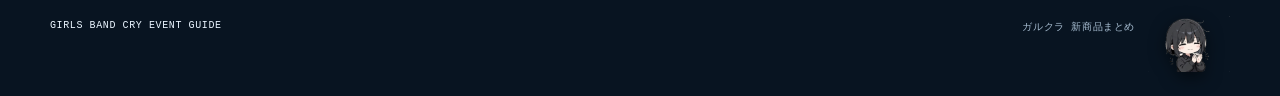
==== commit 74abcbaf: "No.13 ガールズバンドクライ POPUP STORE 2026 in アニメイト を追加" ====
--- a/goods.html
+++ b/goods.html
@@ -3,13 +3,13 @@
 <head>
 <meta charset="utf-8"><meta name="viewport" content="width=device-width, initial-scale=1"><meta name="theme-color" content="#f4f1e9">
 <meta name="description" content="GIRLS BAND CRY関連の新商品（フィギュアなど）の発売時期、価格、予約特典をまとめたページです。">
-<title>ガルクラ 新商品まとめ</title><link rel="stylesheet" href="styles.css?v=20261122-1"><script src="goods-data.js?v=20261122-1" defer></script><script src="goods.js?v=20261122-1" defer></script>
+<title>ガルクラ 新商品まとめ</title><link rel="stylesheet" href="styles.css?v=20261127-1"><script src="goods-data.js?v=20261127-1" defer></script><script src="goods.js?v=20261127-1" defer></script>
 </head>
 <body class="themed-page">
 <header class="site-header" id="top"><div class="header-inner"><a class="brand" href="index.html" aria-label="イベントまとめへ戻る"><span class="brand-mark" aria-hidden="true">GC</span><span>GIRLS BAND CRY<br><strong>GOODS GUIDE</strong></span></a><p class="edition">FAN-MADE <span>GUIDE</span></p></div></header>
 <main>
 <section class="intro" aria-labelledby="page-title">
-<img class="mascot-sticker intro-mascot" src="assets/decor/mascot-15.png" alt="" aria-hidden="true"><p class="eyebrow">GOODS</p><h1 id="page-title">ガルクラ<br><span>新商品まとめ</span></h1><p class="intro-copy">フィギュアなど、イベントと別に出る新商品の発売時期・価格・予約特典をまとめています。</p><p class="update-date">最終更新：2026年11月22日</p><a class="primary-link" href="index.html">← イベントまとめに戻る</a><span class="intro-graphic" aria-hidden="true">♪</span></section>
+<img class="mascot-sticker intro-mascot" src="assets/decor/mascot-15.png" alt="" aria-hidden="true"><p class="eyebrow">GOODS</p><h1 id="page-title">ガルクラ<br><span>新商品まとめ</span></h1><p class="intro-copy">フィギュアなど、イベントと別に出る新商品の発売時期・価格・予約特典をまとめています。</p><p class="update-date">最終更新：2026年11月27日</p><a class="primary-link" href="index.html">← イベントまとめに戻る</a><span class="intro-graphic" aria-hidden="true">♪</span></section>
 <section class="notice-section" id="deadline-notice" aria-labelledby="notice-title" hidden><div class="notice-card"><h2 id="notice-title">締切間近のお知らせ</h2><div id="notice-list"></div><p class="notice-note">予約締切まで14日以内のものを、近い順に表示しています。</p></div></section>
 <section class="details-section" aria-labelledby="goods-title"><div class="section-heading details-heading"><div><p class="eyebrow">PRODUCTS</p><h2 id="goods-title">商品一覧</h2></div><p class="section-note">画像を選択すると、元画像を大きく表示します。</p><img class="mascot-sticker details-mascot" src="assets/decor/mascot-06.png" alt="" aria-hidden="true"></div><div id="goods-list" class="event-list"></div><p id="goods-empty" class="gallery-empty" hidden>新商品は順次掲載します。</p></section>
 </main>
--- a/styles.css
+++ b/styles.css
@@ -54,3 +54,5 @@
 .update-date::after{content:"";position:absolute;right:-5px;bottom:14px;width:12px;height:12px;background:#fff;transform:rotate(45deg);border-radius:2px}
 @media(max-width:760px){.update-date{right:84px;bottom:62px;font-size:10px;padding:7px 10px}.update-date::after{bottom:10px}}
 @media(max-width:760px){.update-date{right:12px;bottom:114px}.update-date::after{right:26px;bottom:-5px}}
+.cell-long{min-width:170px}
+.cell-clamp{display:-webkit-box;-webkit-line-clamp:3;-webkit-box-orient:vertical;overflow:hidden}
